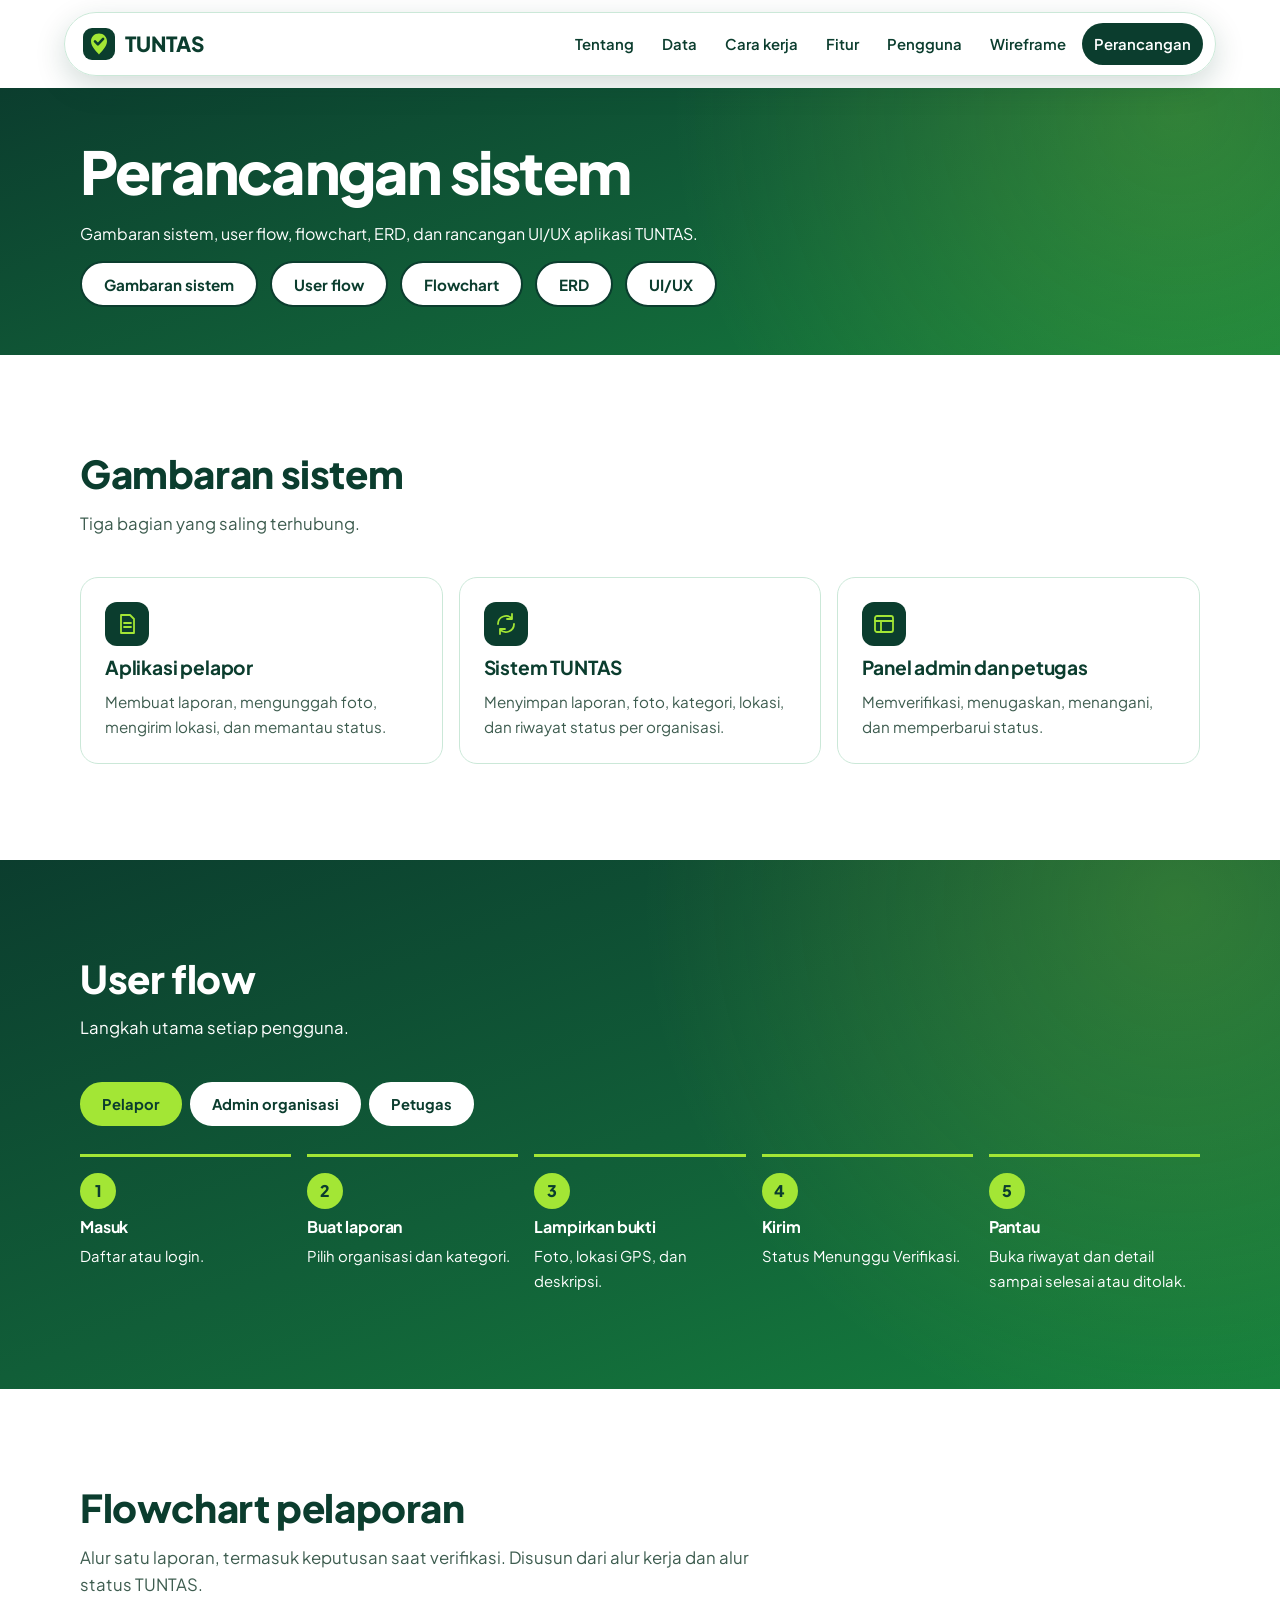
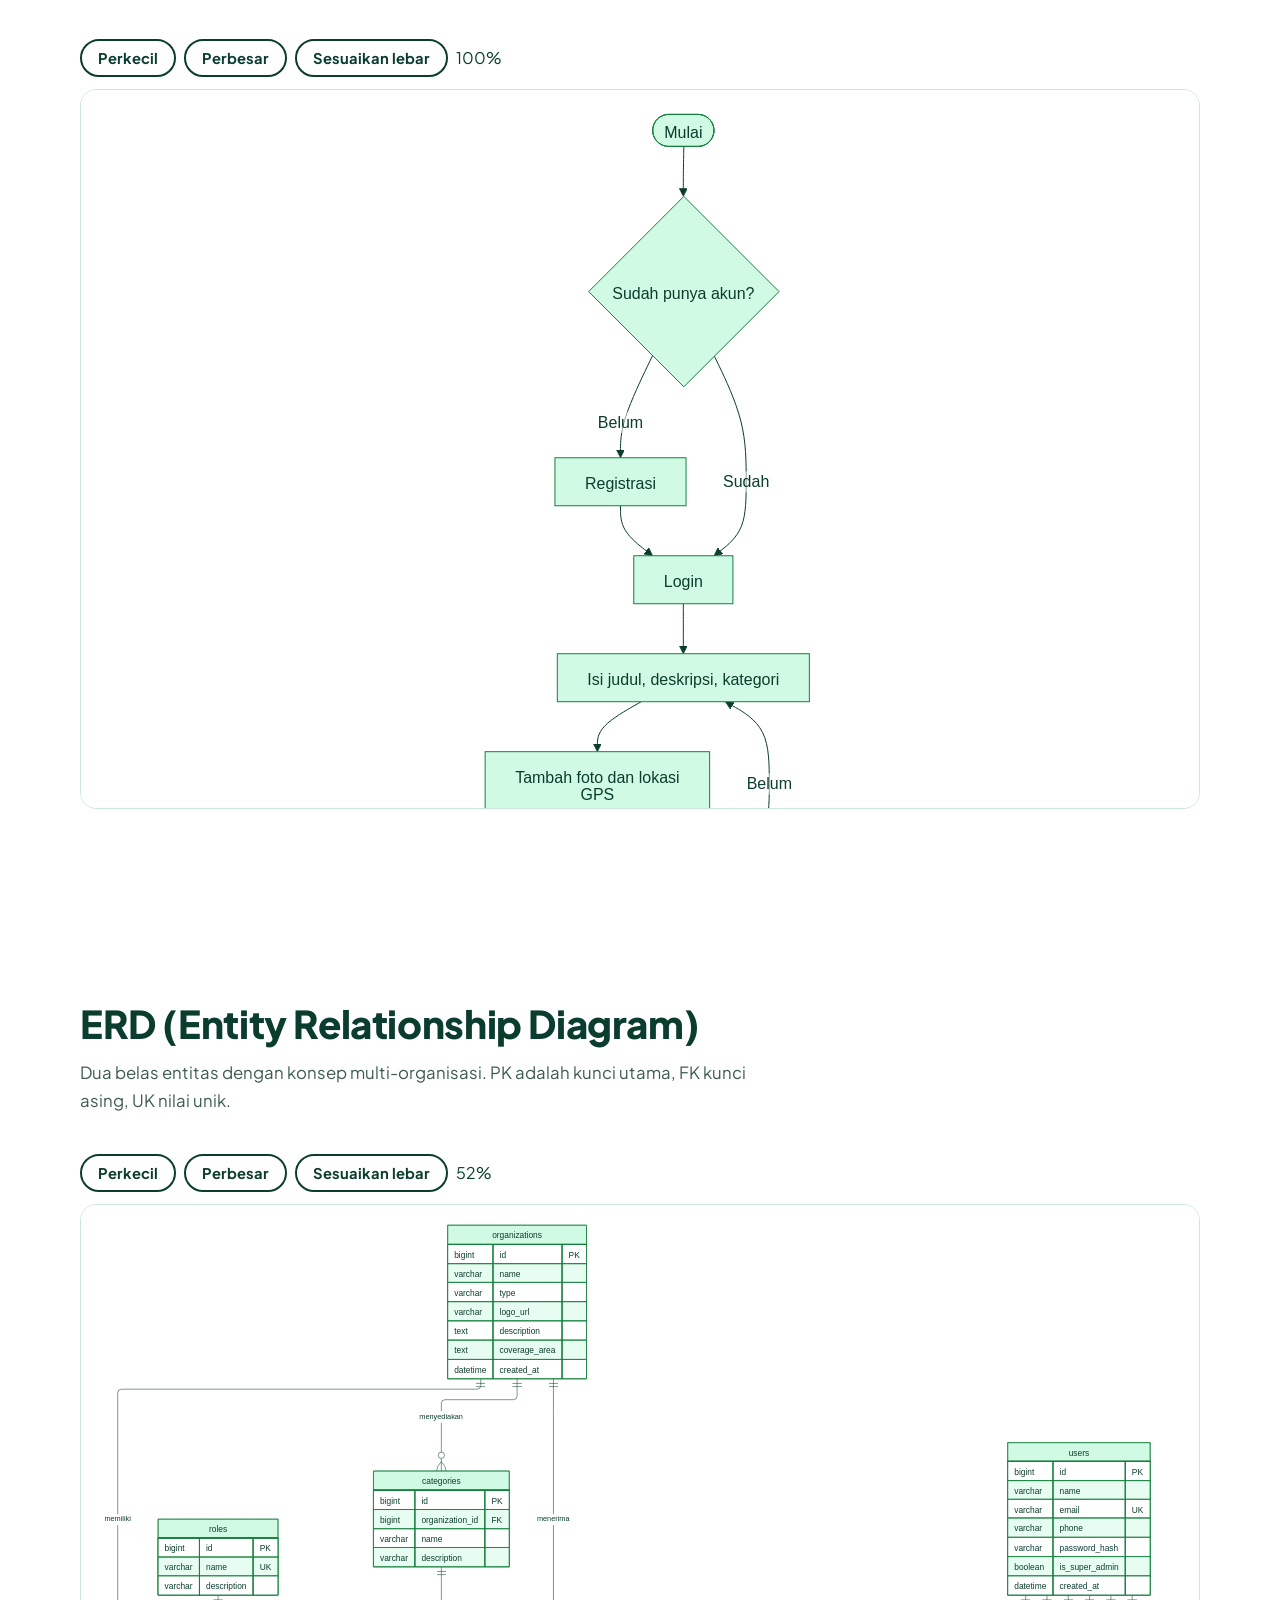
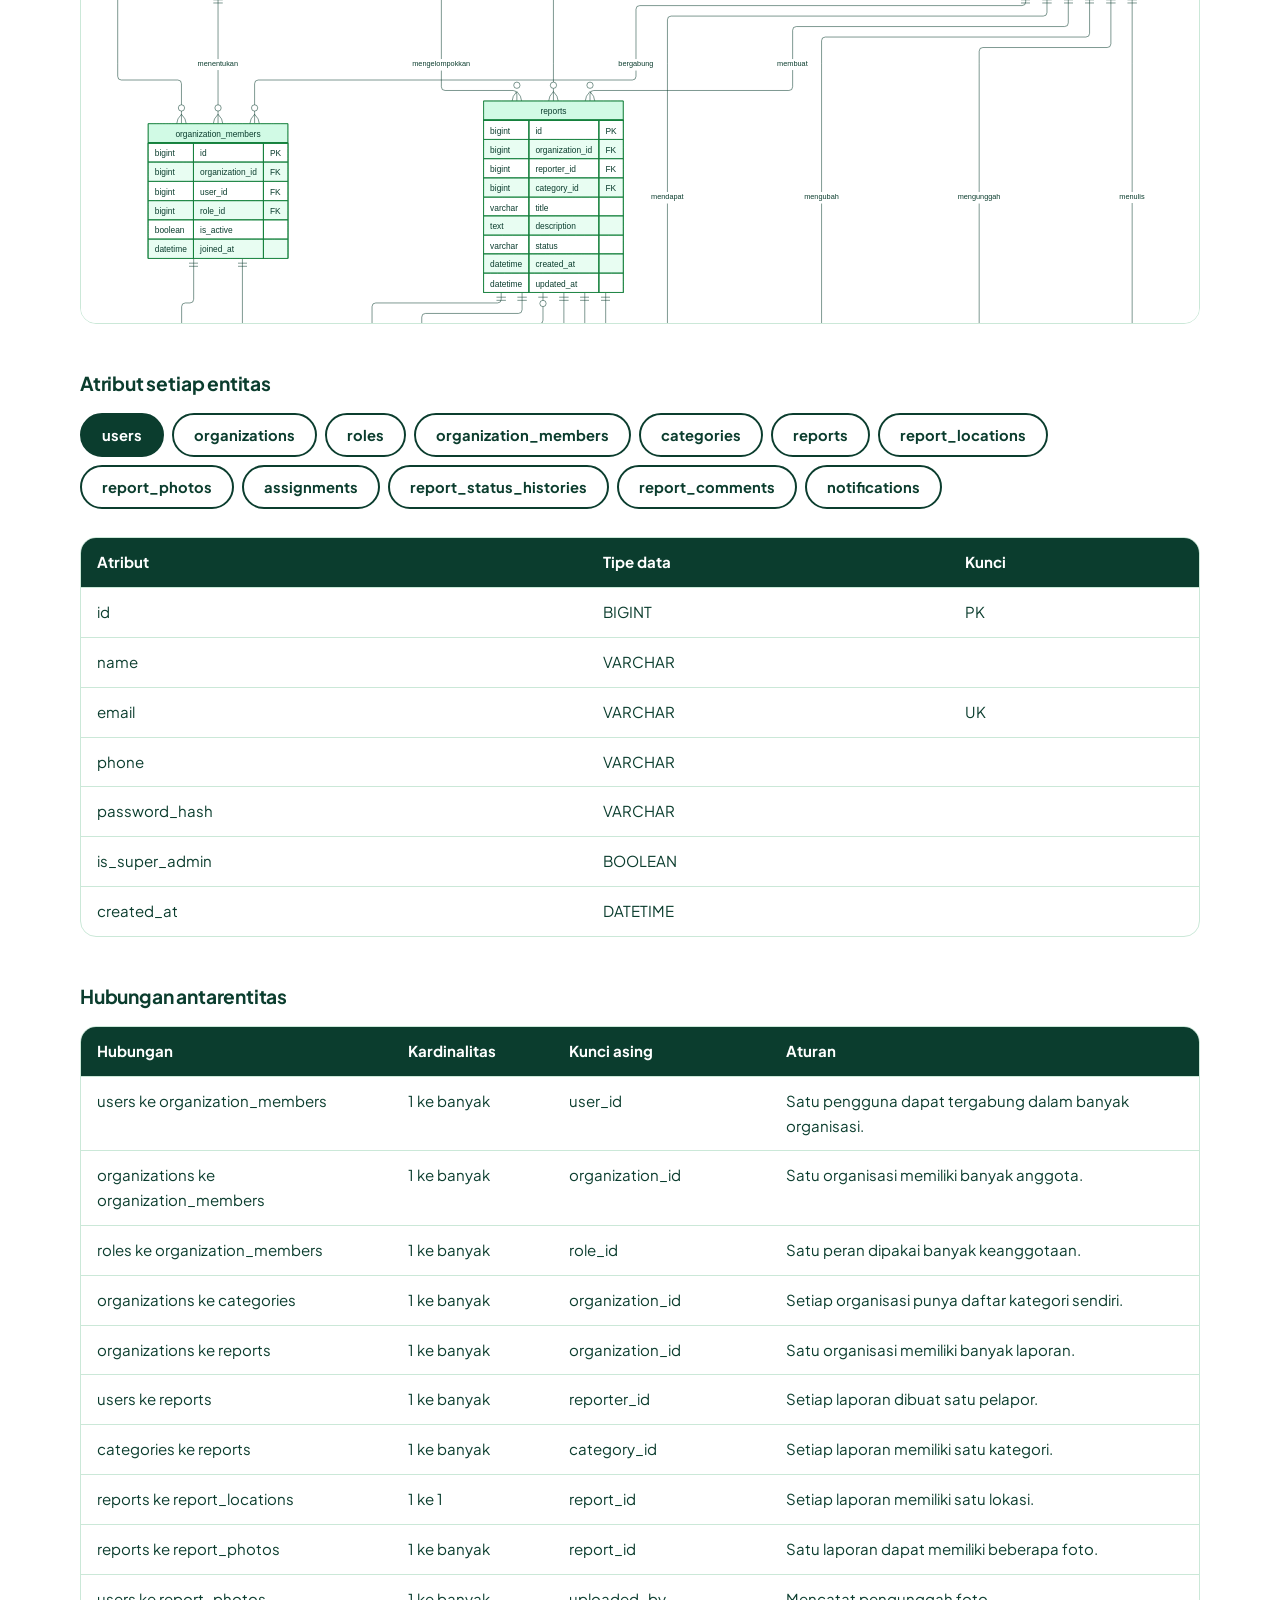
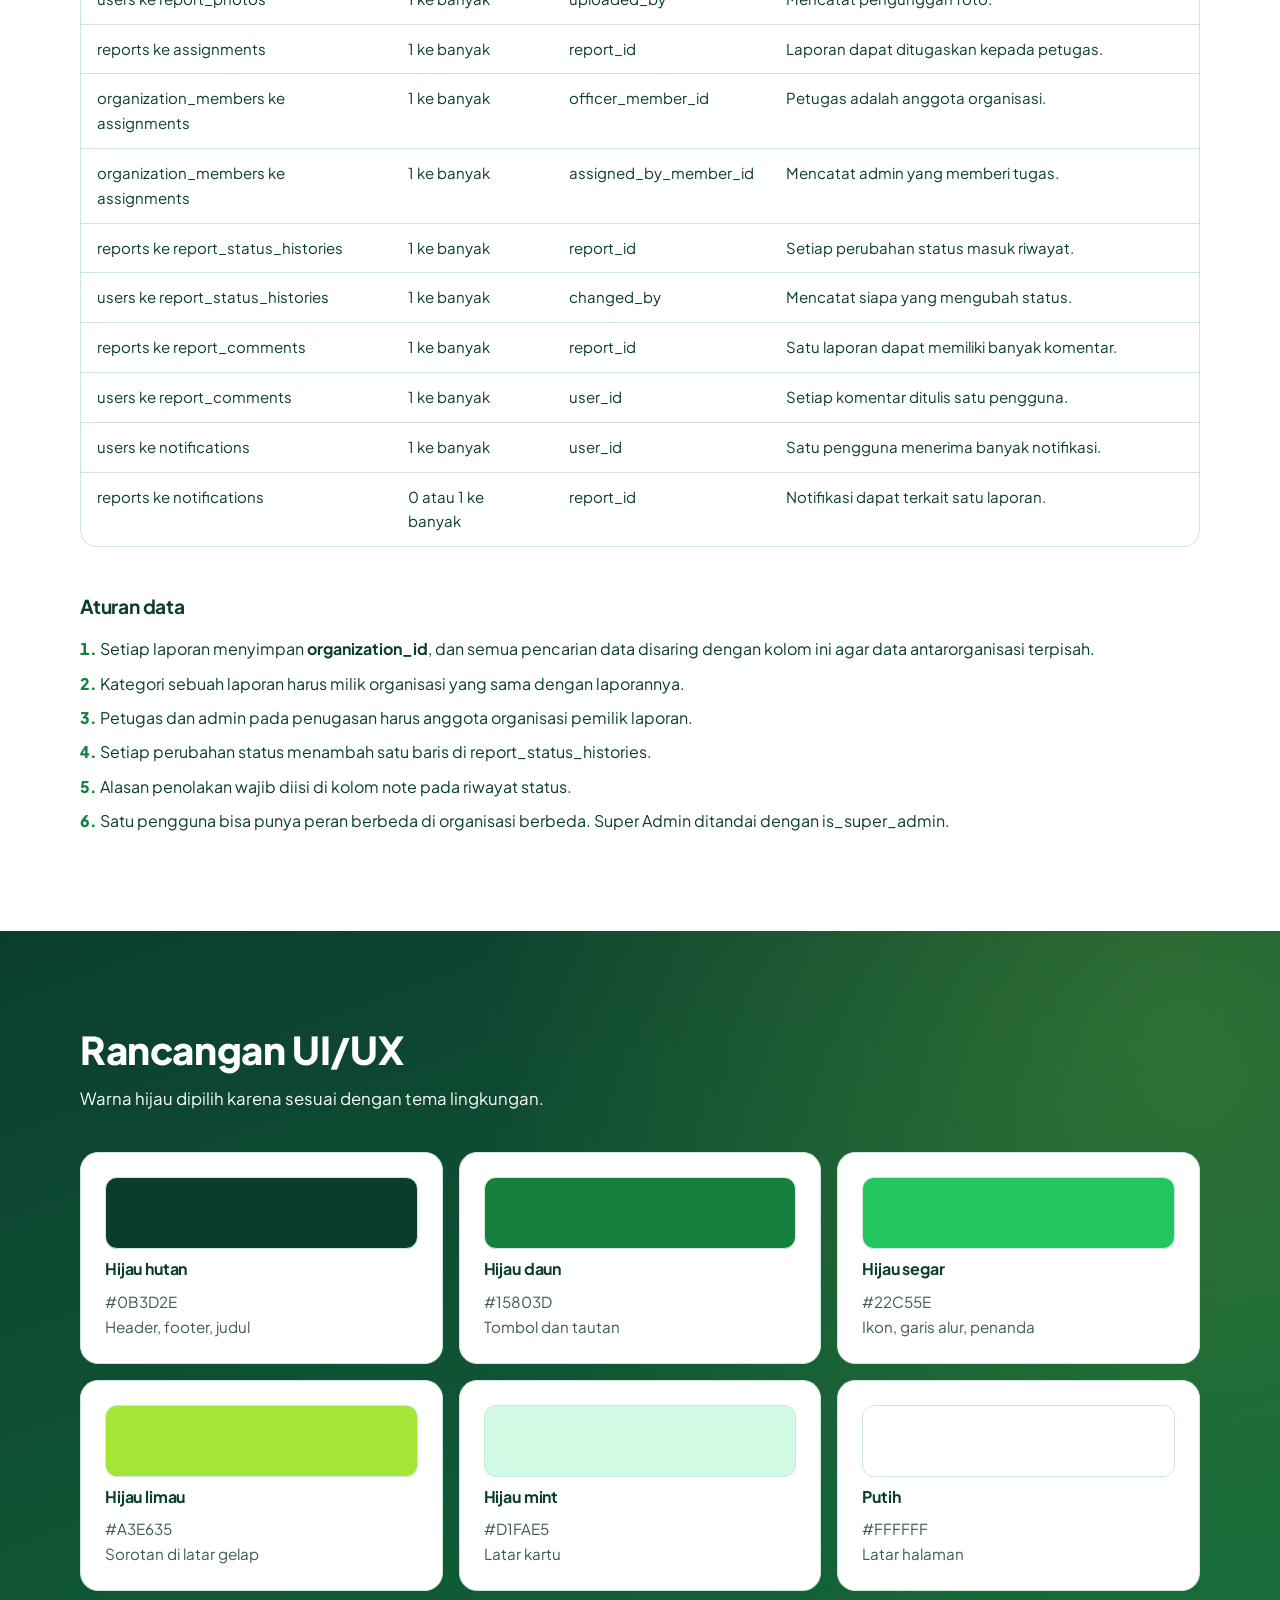
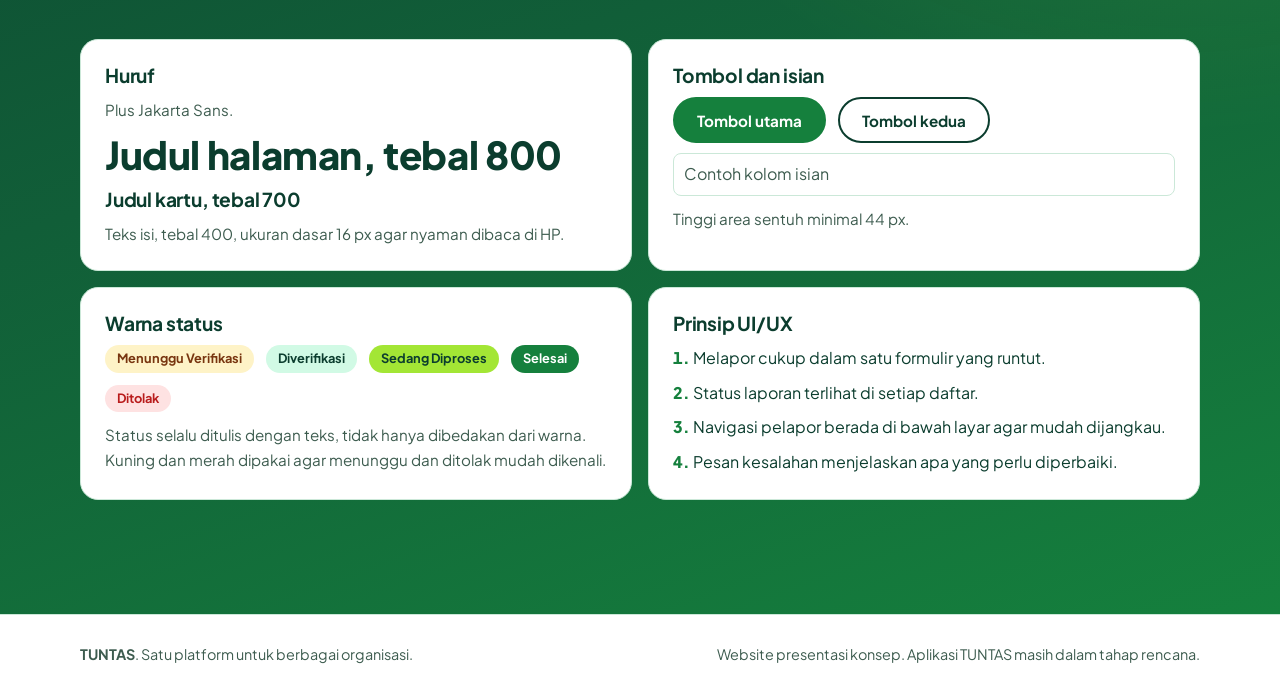
==== perancangan.html @ e25217a4 "feat : push" ====
<!doctype html>
<html lang="id" class="tanpa-js">
<head>
  <meta charset="utf-8">
  <meta name="viewport" content="width=device-width, initial-scale=1, viewport-fit=cover">
  <meta name="claude:viewport-fit-sides" content="cover">
  <title>Perancangan TUNTAS</title>
  <meta name="description" content="User flow, flowchart, ERD, dan UI/UX TUNTAS.">
  <link rel="preconnect" href="https://fonts.googleapis.com">
  <link rel="stylesheet" href="https://fonts.googleapis.com/css2?family=Plus+Jakarta+Sans:wght@400;600;700;800&display=swap">
  <link rel="stylesheet" href="css/style.css">
</head>
<body>
  <a class="lompat" href="#isi">Langsung ke isi</a>
  <header class="header">
    <div class="wrap">
      <a class="logo" href="index.html"><svg viewBox="0 0 32 32" aria-hidden="true"><rect width="32" height="32" rx="9" fill="#0B3D2E"/><path d="M16 5.5c-4.7 0-8 3.4-8 7.8 0 5.3 5.6 10.3 8 13.2 2.4-2.9 8-7.9 8-13.2 0-4.4-3.3-7.8-8-7.8z" fill="#A3E635"/><path d="M12 13.4l2.9 2.9 5.2-5.4" fill="none" stroke="#0B3D2E" stroke-width="2.6" stroke-linecap="round" stroke-linejoin="round"/></svg> TUNTAS</a>
      <button class="tombol garis tombol-menu" type="button" aria-expanded="false" aria-controls="navigasi">Menu</button>
      <nav class="navigasi" id="navigasi" aria-label="Menu utama">
        <ul class="menu">
          <li><a href="index.html#tentang">Tentang</a></li>
          <li><a href="index.html#data">Data</a></li>
          <li><a href="index.html#alur">Cara kerja</a></li>
          <li><a href="index.html#fitur">Fitur</a></li>
          <li><a href="index.html#pengguna">Pengguna</a></li>
          <li><a href="wireframe.html">Wireframe</a></li>
          <li><a href="perancangan.html" aria-current="page">Perancangan</a></li>
        </ul>
      </nav>
    </div>
  </header>

  <main id="isi">
<section class="judul-halaman"><div class="wrap">
<h1>Perancangan sistem</h1>
<p>Gambaran sistem, user flow, flowchart, ERD, dan rancangan UI/UX aplikasi TUNTAS.</p>
<div class="baris-tombol"><a class="tombol garis" href="#sistem">Gambaran sistem</a><a class="tombol garis" href="#userflow">User flow</a><a class="tombol garis" href="#flowchart">Flowchart</a><a class="tombol garis" href="#erd">ERD</a><a class="tombol garis" href="#uiux">UI/UX</a></div>
</div></section>
<section class="bagian " id="sistem">
<div class="wrap">
<div class="kepala"><h2>Gambaran sistem</h2><p>Tiga bagian yang saling terhubung.</p></div>
<div class="grid g3">
<article class="kartu"><span class="ikon"><svg viewBox="0 0 24 24" fill="none" stroke="currentColor" stroke-width="1.8" stroke-linecap="round" stroke-linejoin="round" aria-hidden="true"><path d="M6 3h9l4 4v14H6zM9 11h7M9 15h7"/></svg></span><h3>Aplikasi pelapor</h3><p>Membuat laporan, mengunggah foto, mengirim lokasi, dan memantau status.</p></article>
<article class="kartu"><span class="ikon"><svg viewBox="0 0 24 24" fill="none" stroke="currentColor" stroke-width="1.8" stroke-linecap="round" stroke-linejoin="round" aria-hidden="true"><path d="M4 12a8 8 0 0 1 14-5.300M20 12a8 8 0 0 1-14 5.300M18 2v5h-5M6 22v-5h5"/></svg></span><h3>Sistem TUNTAS</h3><p>Menyimpan laporan, foto, kategori, lokasi, dan riwayat status per organisasi.</p></article>
<article class="kartu"><span class="ikon"><svg viewBox="0 0 24 24" fill="none" stroke="currentColor" stroke-width="1.8" stroke-linecap="round" stroke-linejoin="round" aria-hidden="true"><rect x="3" y="4" width="18" height="16" rx="2"/><path d="M3 9h18M9 9v11"/></svg></span><h3>Panel admin dan petugas</h3><p>Memverifikasi, menugaskan, menangani, dan memperbarui status.</p></article>
</div>
</div>
</section>
<section class="bagian mint" id="userflow">
<div class="wrap">
<div class="kepala"><h2>User flow</h2><p>Langkah utama setiap pengguna.</p></div>
<div data-tabs>
<div class="tablist" role="tablist" aria-label="User flow per pengguna" hidden>
<button class="tab" type="button" role="tab" id="tab-uf-0" aria-controls="panel-uf-0">Pelapor</button>
<button class="tab" type="button" role="tab" id="tab-uf-1" aria-controls="panel-uf-1">Admin organisasi</button>
<button class="tab" type="button" role="tab" id="tab-uf-2" aria-controls="panel-uf-2">Petugas</button>
</div>
<div class="panel" role="tabpanel" id="panel-uf-0" aria-labelledby="tab-uf-0">
<h3 class="judul-panel">Pelapor</h3>
<ol class="alur"><li><h4>Masuk</h4><p>Daftar atau login.</p></li><li><h4>Buat laporan</h4><p>Pilih organisasi dan kategori.</p></li><li><h4>Lampirkan bukti</h4><p>Foto, lokasi GPS, dan deskripsi.</p></li><li><h4>Kirim</h4><p>Status Menunggu Verifikasi.</p></li><li><h4>Pantau</h4><p>Buka riwayat dan detail sampai selesai atau ditolak.</p></li></ol>
</div>
<div class="panel" role="tabpanel" id="panel-uf-1" aria-labelledby="tab-uf-1">
<h3 class="judul-panel">Admin organisasi</h3>
<ol class="alur"><li><h4>Masuk</h4><p>Login sebagai admin.</p></li><li><h4>Cek dashboard</h4><p>Lihat laporan masuk.</p></li><li><h4>Periksa laporan</h4><p>Foto, lokasi, dan deskripsi.</p></li><li><h4>Putuskan</h4><p>Terima, atau tolak dengan alasan.</p></li><li><h4>Tindak lanjut</h4><p>Perbarui status. Penugasan petugas ada di tahap pengembangan.</p></li></ol>
</div>
<div class="panel" role="tabpanel" id="panel-uf-2" aria-labelledby="tab-uf-2">
<h3 class="judul-panel">Petugas</h3>
<ol class="alur"><li><h4>Masuk</h4><p>Login sebagai petugas.</p></li><li><h4>Lihat tugas</h4><p>Buka daftar yang ditugaskan.</p></li><li><h4>Datangi lokasi</h4><p>Cek rincian dan titik GPS.</p></li><li><h4>Tangani</h4><p>Status Sedang Diproses.</p></li><li><h4>Laporkan hasil</h4><p>Unggah foto bukti dan tandai selesai.</p></li></ol>
</div>
</div>
</div>
</section>
<section class="bagian " id="flowchart">
<div class="wrap">
<div class="kepala"><h2>Flowchart pelaporan</h2><p>Alur satu laporan, termasuk keputusan saat verifikasi. Disusun dari alur kerja dan alur status TUNTAS.</p></div>
<div data-diagram>
<div class="alat-diagram" hidden><button class="tab" type="button" data-kecil>Perkecil</button><button class="tab" type="button" data-besar>Perbesar</button><button class="tab" type="button" data-pas>Sesuaikan lebar</button><output aria-live="polite"></output></div>
<div class="gulir diagram" tabindex="0"><img src="asset/flowchart.svg" width="592" height="2297" alt="Flowchart: pengguna login, mengisi laporan, sistem menyimpan, admin memverifikasi, laporan ditolak atau diproses sampai selesai."></div>
</div>
</div>
</section>
<section class="bagian " id="erd">
<div class="wrap">
<div class="kepala"><h2>ERD (Entity Relationship Diagram)</h2><p>Dua belas entitas dengan konsep multi-organisasi. PK adalah kunci utama, FK kunci asing, UK nilai unik.</p></div>
<div data-diagram>
<div class="alat-diagram" hidden><button class="tab" type="button" data-kecil>Perkecil</button><button class="tab" type="button" data-besar>Perbesar</button><button class="tab" type="button" data-pas>Sesuaikan lebar</button><output aria-live="polite"></output></div>
<div class="gulir diagram" tabindex="0"><img src="asset/erd.svg" width="2072" height="1824" alt="ERD TUNTAS berisi 12 entitas. Rincian atribut dan hubungan tersedia dalam tabel di bawah."></div>
</div>
<h3 class="sub">Atribut setiap entitas</h3>
<div data-tabs>
<div class="tablist" role="tablist" aria-label="Entitas" hidden>
<button class="tab" type="button" role="tab" id="tab-kamus-0" aria-controls="panel-kamus-0">users</button>
<button class="tab" type="button" role="tab" id="tab-kamus-1" aria-controls="panel-kamus-1">organizations</button>
<button class="tab" type="button" role="tab" id="tab-kamus-2" aria-controls="panel-kamus-2">roles</button>
<button class="tab" type="button" role="tab" id="tab-kamus-3" aria-controls="panel-kamus-3">organization_members</button>
<button class="tab" type="button" role="tab" id="tab-kamus-4" aria-controls="panel-kamus-4">categories</button>
<button class="tab" type="button" role="tab" id="tab-kamus-5" aria-controls="panel-kamus-5">reports</button>
<button class="tab" type="button" role="tab" id="tab-kamus-6" aria-controls="panel-kamus-6">report_locations</button>
<button class="tab" type="button" role="tab" id="tab-kamus-7" aria-controls="panel-kamus-7">report_photos</button>
<button class="tab" type="button" role="tab" id="tab-kamus-8" aria-controls="panel-kamus-8">assignments</button>
<button class="tab" type="button" role="tab" id="tab-kamus-9" aria-controls="panel-kamus-9">report_status_histories</button>
<button class="tab" type="button" role="tab" id="tab-kamus-10" aria-controls="panel-kamus-10">report_comments</button>
<button class="tab" type="button" role="tab" id="tab-kamus-11" aria-controls="panel-kamus-11">notifications</button>
</div>
<div class="panel" role="tabpanel" id="panel-kamus-0" aria-labelledby="tab-kamus-0">
<h3 class="judul-panel">users</h3>
<div class="gulir" tabindex="0">
<table>
<thead><tr><th scope="col">Atribut</th><th scope="col">Tipe data</th><th scope="col">Kunci</th></tr></thead>
<tbody>
<tr><td>id</td><td>BIGINT</td><td>PK</td></tr>
<tr><td>name</td><td>VARCHAR</td><td></td></tr>
<tr><td>email</td><td>VARCHAR</td><td>UK</td></tr>
<tr><td>phone</td><td>VARCHAR</td><td></td></tr>
<tr><td>password_hash</td><td>VARCHAR</td><td></td></tr>
<tr><td>is_super_admin</td><td>BOOLEAN</td><td></td></tr>
<tr><td>created_at</td><td>DATETIME</td><td></td></tr>
</tbody>
</table>
</div>
</div>
<div class="panel" role="tabpanel" id="panel-kamus-1" aria-labelledby="tab-kamus-1">
<h3 class="judul-panel">organizations</h3>
<div class="gulir" tabindex="0">
<table>
<thead><tr><th scope="col">Atribut</th><th scope="col">Tipe data</th><th scope="col">Kunci</th></tr></thead>
<tbody>
<tr><td>id</td><td>BIGINT</td><td>PK</td></tr>
<tr><td>name</td><td>VARCHAR</td><td></td></tr>
<tr><td>type</td><td>VARCHAR</td><td></td></tr>
<tr><td>logo_url</td><td>VARCHAR</td><td></td></tr>
<tr><td>description</td><td>TEXT</td><td></td></tr>
<tr><td>coverage_area</td><td>TEXT</td><td></td></tr>
<tr><td>created_at</td><td>DATETIME</td><td></td></tr>
</tbody>
</table>
</div>
</div>
<div class="panel" role="tabpanel" id="panel-kamus-2" aria-labelledby="tab-kamus-2">
<h3 class="judul-panel">roles</h3>
<div class="gulir" tabindex="0">
<table>
<thead><tr><th scope="col">Atribut</th><th scope="col">Tipe data</th><th scope="col">Kunci</th></tr></thead>
<tbody>
<tr><td>id</td><td>BIGINT</td><td>PK</td></tr>
<tr><td>name</td><td>VARCHAR</td><td>UK</td></tr>
<tr><td>description</td><td>VARCHAR</td><td></td></tr>
</tbody>
</table>
</div>
</div>
<div class="panel" role="tabpanel" id="panel-kamus-3" aria-labelledby="tab-kamus-3">
<h3 class="judul-panel">organization_members</h3>
<div class="gulir" tabindex="0">
<table>
<thead><tr><th scope="col">Atribut</th><th scope="col">Tipe data</th><th scope="col">Kunci</th></tr></thead>
<tbody>
<tr><td>id</td><td>BIGINT</td><td>PK</td></tr>
<tr><td>organization_id</td><td>BIGINT</td><td>FK</td></tr>
<tr><td>user_id</td><td>BIGINT</td><td>FK</td></tr>
<tr><td>role_id</td><td>BIGINT</td><td>FK</td></tr>
<tr><td>is_active</td><td>BOOLEAN</td><td></td></tr>
<tr><td>joined_at</td><td>DATETIME</td><td></td></tr>
</tbody>
</table>
</div>
</div>
<div class="panel" role="tabpanel" id="panel-kamus-4" aria-labelledby="tab-kamus-4">
<h3 class="judul-panel">categories</h3>
<div class="gulir" tabindex="0">
<table>
<thead><tr><th scope="col">Atribut</th><th scope="col">Tipe data</th><th scope="col">Kunci</th></tr></thead>
<tbody>
<tr><td>id</td><td>BIGINT</td><td>PK</td></tr>
<tr><td>organization_id</td><td>BIGINT</td><td>FK</td></tr>
<tr><td>name</td><td>VARCHAR</td><td></td></tr>
<tr><td>description</td><td>VARCHAR</td><td></td></tr>
</tbody>
</table>
</div>
</div>
<div class="panel" role="tabpanel" id="panel-kamus-5" aria-labelledby="tab-kamus-5">
<h3 class="judul-panel">reports</h3>
<div class="gulir" tabindex="0">
<table>
<thead><tr><th scope="col">Atribut</th><th scope="col">Tipe data</th><th scope="col">Kunci</th></tr></thead>
<tbody>
<tr><td>id</td><td>BIGINT</td><td>PK</td></tr>
<tr><td>organization_id</td><td>BIGINT</td><td>FK</td></tr>
<tr><td>reporter_id</td><td>BIGINT</td><td>FK</td></tr>
<tr><td>category_id</td><td>BIGINT</td><td>FK</td></tr>
<tr><td>title</td><td>VARCHAR</td><td></td></tr>
<tr><td>description</td><td>TEXT</td><td></td></tr>
<tr><td>status</td><td>VARCHAR</td><td></td></tr>
<tr><td>created_at</td><td>DATETIME</td><td></td></tr>
<tr><td>updated_at</td><td>DATETIME</td><td></td></tr>
</tbody>
</table>
</div>
</div>
<div class="panel" role="tabpanel" id="panel-kamus-6" aria-labelledby="tab-kamus-6">
<h3 class="judul-panel">report_locations</h3>
<div class="gulir" tabindex="0">
<table>
<thead><tr><th scope="col">Atribut</th><th scope="col">Tipe data</th><th scope="col">Kunci</th></tr></thead>
<tbody>
<tr><td>id</td><td>BIGINT</td><td>PK</td></tr>
<tr><td>report_id</td><td>BIGINT</td><td>FK, UK</td></tr>
<tr><td>latitude</td><td>DECIMAL</td><td></td></tr>
<tr><td>longitude</td><td>DECIMAL</td><td></td></tr>
<tr><td>address</td><td>VARCHAR</td><td></td></tr>
</tbody>
</table>
</div>
</div>
<div class="panel" role="tabpanel" id="panel-kamus-7" aria-labelledby="tab-kamus-7">
<h3 class="judul-panel">report_photos</h3>
<div class="gulir" tabindex="0">
<table>
<thead><tr><th scope="col">Atribut</th><th scope="col">Tipe data</th><th scope="col">Kunci</th></tr></thead>
<tbody>
<tr><td>id</td><td>BIGINT</td><td>PK</td></tr>
<tr><td>report_id</td><td>BIGINT</td><td>FK</td></tr>
<tr><td>uploaded_by</td><td>BIGINT</td><td>FK</td></tr>
<tr><td>photo_url</td><td>VARCHAR</td><td></td></tr>
<tr><td>photo_type</td><td>VARCHAR</td><td></td></tr>
<tr><td>uploaded_at</td><td>DATETIME</td><td></td></tr>
</tbody>
</table>
</div>
</div>
<div class="panel" role="tabpanel" id="panel-kamus-8" aria-labelledby="tab-kamus-8">
<h3 class="judul-panel">assignments</h3>
<div class="gulir" tabindex="0">
<table>
<thead><tr><th scope="col">Atribut</th><th scope="col">Tipe data</th><th scope="col">Kunci</th></tr></thead>
<tbody>
<tr><td>id</td><td>BIGINT</td><td>PK</td></tr>
<tr><td>report_id</td><td>BIGINT</td><td>FK</td></tr>
<tr><td>officer_member_id</td><td>BIGINT</td><td>FK</td></tr>
<tr><td>assigned_by_member_id</td><td>BIGINT</td><td>FK</td></tr>
<tr><td>note</td><td>TEXT</td><td></td></tr>
<tr><td>assigned_at</td><td>DATETIME</td><td></td></tr>
<tr><td>completed_at</td><td>DATETIME</td><td></td></tr>
</tbody>
</table>
</div>
</div>
<div class="panel" role="tabpanel" id="panel-kamus-9" aria-labelledby="tab-kamus-9">
<h3 class="judul-panel">report_status_histories</h3>
<div class="gulir" tabindex="0">
<table>
<thead><tr><th scope="col">Atribut</th><th scope="col">Tipe data</th><th scope="col">Kunci</th></tr></thead>
<tbody>
<tr><td>id</td><td>BIGINT</td><td>PK</td></tr>
<tr><td>report_id</td><td>BIGINT</td><td>FK</td></tr>
<tr><td>changed_by</td><td>BIGINT</td><td>FK</td></tr>
<tr><td>old_status</td><td>VARCHAR</td><td></td></tr>
<tr><td>new_status</td><td>VARCHAR</td><td></td></tr>
<tr><td>note</td><td>TEXT</td><td></td></tr>
<tr><td>changed_at</td><td>DATETIME</td><td></td></tr>
</tbody>
</table>
</div>
</div>
<div class="panel" role="tabpanel" id="panel-kamus-10" aria-labelledby="tab-kamus-10">
<h3 class="judul-panel">report_comments</h3>
<div class="gulir" tabindex="0">
<table>
<thead><tr><th scope="col">Atribut</th><th scope="col">Tipe data</th><th scope="col">Kunci</th></tr></thead>
<tbody>
<tr><td>id</td><td>BIGINT</td><td>PK</td></tr>
<tr><td>report_id</td><td>BIGINT</td><td>FK</td></tr>
<tr><td>user_id</td><td>BIGINT</td><td>FK</td></tr>
<tr><td>body</td><td>TEXT</td><td></td></tr>
<tr><td>created_at</td><td>DATETIME</td><td></td></tr>
</tbody>
</table>
</div>
</div>
<div class="panel" role="tabpanel" id="panel-kamus-11" aria-labelledby="tab-kamus-11">
<h3 class="judul-panel">notifications</h3>
<div class="gulir" tabindex="0">
<table>
<thead><tr><th scope="col">Atribut</th><th scope="col">Tipe data</th><th scope="col">Kunci</th></tr></thead>
<tbody>
<tr><td>id</td><td>BIGINT</td><td>PK</td></tr>
<tr><td>user_id</td><td>BIGINT</td><td>FK</td></tr>
<tr><td>report_id</td><td>BIGINT</td><td>FK</td></tr>
<tr><td>message</td><td>VARCHAR</td><td></td></tr>
<tr><td>is_read</td><td>BOOLEAN</td><td></td></tr>
<tr><td>created_at</td><td>DATETIME</td><td></td></tr>
</tbody>
</table>
</div>
</div>
</div>
<h3 class="sub">Hubungan antarentitas</h3>
<div class="gulir" tabindex="0">
<table>
<thead><tr><th scope="col">Hubungan</th><th scope="col">Kardinalitas</th><th scope="col">Kunci asing</th><th scope="col">Aturan</th></tr></thead>
<tbody>
<tr><td>users ke organization_members</td><td>1 ke banyak</td><td>user_id</td><td>Satu pengguna dapat tergabung dalam banyak organisasi.</td></tr>
<tr><td>organizations ke organization_members</td><td>1 ke banyak</td><td>organization_id</td><td>Satu organisasi memiliki banyak anggota.</td></tr>
<tr><td>roles ke organization_members</td><td>1 ke banyak</td><td>role_id</td><td>Satu peran dipakai banyak keanggotaan.</td></tr>
<tr><td>organizations ke categories</td><td>1 ke banyak</td><td>organization_id</td><td>Setiap organisasi punya daftar kategori sendiri.</td></tr>
<tr><td>organizations ke reports</td><td>1 ke banyak</td><td>organization_id</td><td>Satu organisasi memiliki banyak laporan.</td></tr>
<tr><td>users ke reports</td><td>1 ke banyak</td><td>reporter_id</td><td>Setiap laporan dibuat satu pelapor.</td></tr>
<tr><td>categories ke reports</td><td>1 ke banyak</td><td>category_id</td><td>Setiap laporan memiliki satu kategori.</td></tr>
<tr><td>reports ke report_locations</td><td>1 ke 1</td><td>report_id</td><td>Setiap laporan memiliki satu lokasi.</td></tr>
<tr><td>reports ke report_photos</td><td>1 ke banyak</td><td>report_id</td><td>Satu laporan dapat memiliki beberapa foto.</td></tr>
<tr><td>users ke report_photos</td><td>1 ke banyak</td><td>uploaded_by</td><td>Mencatat pengunggah foto.</td></tr>
<tr><td>reports ke assignments</td><td>1 ke banyak</td><td>report_id</td><td>Laporan dapat ditugaskan kepada petugas.</td></tr>
<tr><td>organization_members ke assignments</td><td>1 ke banyak</td><td>officer_member_id</td><td>Petugas adalah anggota organisasi.</td></tr>
<tr><td>organization_members ke assignments</td><td>1 ke banyak</td><td>assigned_by_member_id</td><td>Mencatat admin yang memberi tugas.</td></tr>
<tr><td>reports ke report_status_histories</td><td>1 ke banyak</td><td>report_id</td><td>Setiap perubahan status masuk riwayat.</td></tr>
<tr><td>users ke report_status_histories</td><td>1 ke banyak</td><td>changed_by</td><td>Mencatat siapa yang mengubah status.</td></tr>
<tr><td>reports ke report_comments</td><td>1 ke banyak</td><td>report_id</td><td>Satu laporan dapat memiliki banyak komentar.</td></tr>
<tr><td>users ke report_comments</td><td>1 ke banyak</td><td>user_id</td><td>Setiap komentar ditulis satu pengguna.</td></tr>
<tr><td>users ke notifications</td><td>1 ke banyak</td><td>user_id</td><td>Satu pengguna menerima banyak notifikasi.</td></tr>
<tr><td>reports ke notifications</td><td>0 atau 1 ke banyak</td><td>report_id</td><td>Notifikasi dapat terkait satu laporan.</td></tr>
</tbody>
</table>
</div>
<h3 class="sub">Aturan data</h3>
<ol class="daftar"><li>Setiap laporan menyimpan <strong>organization_id</strong>, dan semua pencarian data disaring dengan kolom ini agar data antarorganisasi terpisah.</li><li>Kategori sebuah laporan harus milik organisasi yang sama dengan laporannya.</li><li>Petugas dan admin pada penugasan harus anggota organisasi pemilik laporan.</li><li>Setiap perubahan status menambah satu baris di report_status_histories.</li><li>Alasan penolakan wajib diisi di kolom note pada riwayat status.</li><li>Satu pengguna bisa punya peran berbeda di organisasi berbeda. Super Admin ditandai dengan is_super_admin.</li></ol>
</div>
</section>
<section class="bagian mint" id="uiux">
<div class="wrap">
<div class="kepala"><h2>Rancangan UI/UX</h2><p>Warna hijau dipilih karena sesuai dengan tema lingkungan.</p></div>
<div class="grid g3"><div class="kartu"><div class="contoh-warna" style="background:#0B3D2E"></div><h4>Hijau hutan</h4><p>#0B3D2E<br>Header, footer, judul</p></div><div class="kartu"><div class="contoh-warna" style="background:#15803D"></div><h4>Hijau daun</h4><p>#15803D<br>Tombol dan tautan</p></div><div class="kartu"><div class="contoh-warna" style="background:#22C55E"></div><h4>Hijau segar</h4><p>#22C55E<br>Ikon, garis alur, penanda</p></div><div class="kartu"><div class="contoh-warna" style="background:#A3E635"></div><h4>Hijau limau</h4><p>#A3E635<br>Sorotan di latar gelap</p></div><div class="kartu"><div class="contoh-warna" style="background:#D1FAE5"></div><h4>Hijau mint</h4><p>#D1FAE5<br>Latar kartu</p></div><div class="kartu"><div class="contoh-warna" style="background:#FFFFFF"></div><h4>Putih</h4><p>#FFFFFF<br>Latar halaman</p></div></div><div class="grid g2 sub">
<div class="kartu"><h3>Huruf</h3><p>Plus Jakarta Sans.</p><h2>Judul halaman, tebal 800</h2><h3>Judul kartu, tebal 700</h3><p>Teks isi, tebal 400, ukuran dasar 16 px agar nyaman dibaca di HP.</p></div>
<div class="kartu"><h3>Tombol dan isian</h3><div class="baris-tombol"><span class="tombol">Tombol utama</span><span class="tombol garis">Tombol kedua</span></div><div class="w-input">Contoh kolom isian</div><p>Tinggi area sentuh minimal 44 px.</p></div>
<div class="kartu"><h3>Warna status</h3><div class="baris-tombol"><span class="status s-menunggu">Menunggu Verifikasi</span><span class="status s-verif">Diverifikasi</span><span class="status s-proses">Sedang Diproses</span><span class="status s-selesai">Selesai</span><span class="status s-tolak">Ditolak</span></div><p>Status selalu ditulis dengan teks, tidak hanya dibedakan dari warna. Kuning dan merah dipakai agar menunggu dan ditolak mudah dikenali.</p></div>
<div class="kartu"><h3>Prinsip UI/UX</h3><ol class="daftar"><li>Melapor cukup dalam satu formulir yang runtut.</li><li>Status laporan terlihat di setiap daftar.</li><li>Navigasi pelapor berada di bawah layar agar mudah dijangkau.</li><li>Pesan kesalahan menjelaskan apa yang perlu diperbaiki.</li></ol></div>
</div>
</div>
</section>
  </main>

  <footer class="footer">
    <div class="wrap">
      <p><strong>TUNTAS</strong>. Satu platform untuk berbagai organisasi.</p>
      <p>Website presentasi konsep. Aplikasi TUNTAS masih dalam tahap rencana.</p>
    </div>
  </footer>
  <script src="app.js/script.js"></script>
</body>
</html>
---- css/style.css ----
/* TUNTAS - gaya untuk semua halaman */

/* 1. Warna dan ukuran dasar */
:root {
  color-scheme: light;
  --hutan: #0B3D2E;
  --daun: #15803D;
  --segar: #22C55E;
  --limau: #A3E635;
  --mint: #D1FAE5;
  --putih: #FFFFFF;
  --teks-lembut: #3D5C4F;
  --garis: #CBE8D8;
  --kuning: #FEF3C7;
  --kuning-teks: #78350F;
  --merah: #B91C1C;
  --merah-muda: #FEE2E2;
  --font: "Plus Jakarta Sans", system-ui, -apple-system, "Segoe UI", sans-serif;
}

* { box-sizing: border-box; }
html { scroll-behavior: smooth; }
body {
  margin: 0;
  background: var(--putih);
  color: var(--hutan);
  font-family: var(--font);
  font-size: 16px;
  line-height: 1.65;
}
img { max-width: 100%; }
h1, h2, h3, h4 { line-height: 1.2; margin: 0; text-wrap: balance; letter-spacing: -0.01em; }
h1 { font-size: clamp(2.2rem, 5.5vw, 3.7rem); font-weight: 800; letter-spacing: -0.03em; }
h2 { font-size: clamp(1.7rem, 3.4vw, 2.4rem); font-weight: 800; }
h3 { font-size: 1.2rem; font-weight: 700; }
h4 { font-size: 1rem; font-weight: 700; }
p { margin: 0; }
a { color: var(--daun); text-underline-offset: 3px; }
:focus-visible { outline: 3px solid var(--segar); outline-offset: 3px; }

.wrap {
  width: 100%;
  max-width: 1152px;
  margin: 0 auto;
  padding-left: max(16px, env(safe-area-inset-left, 0px));
  padding-right: max(16px, env(safe-area-inset-right, 0px));
}
.lompat { position: absolute; left: -999px; }
.lompat:focus { left: 16px; top: 8px; z-index: 30; background: var(--putih); padding: 8px 12px; }

/* 2. Header dan menu */
.header {
  position: sticky;
  top: env(safe-area-inset-top, 0px);
  z-index: 20;
  background: var(--putih);
  border-bottom: 1px solid var(--garis);
}
.header .wrap { display: flex; align-items: center; justify-content: space-between; gap: 16px; min-height: 68px; flex-wrap: wrap; }
.logo { display: inline-flex; align-items: center; gap: 10px; color: var(--hutan); font-weight: 800; font-size: 1.3rem; text-decoration: none; }
.logo svg { width: 32px; height: 32px; }
.menu { display: flex; gap: 4px; list-style: none; margin: 0; padding: 0; flex-wrap: wrap; }
.menu a { display: block; padding: 9px 12px; border-radius: 999px; color: var(--hutan); text-decoration: none; font-weight: 600; font-size: 0.93rem; }
.menu a:hover { background: var(--mint); }
.menu a[aria-current="page"] { background: var(--hutan); color: var(--putih); }

/* 3. Tombol */
.tombol {
  display: inline-flex; align-items: center; justify-content: center;
  min-height: 46px; padding: 10px 22px;
  border: 2px solid var(--daun); border-radius: 999px;
  background: var(--daun); color: var(--putih);
  font: 700 0.95rem var(--font); text-decoration: none; cursor: pointer;
}
.tombol:hover { background: var(--hutan); border-color: var(--hutan); }
.tombol.garis { background: var(--putih); color: var(--hutan); border-color: var(--hutan); }
.tombol.garis:hover { background: var(--mint); }
.tombol.tombol-menu { display: none; }
.baris-tombol { display: flex; flex-wrap: wrap; gap: 12px; }

/* 4. Bagian halaman */
.bagian { padding-block: clamp(56px, 8vw, 96px); scroll-margin-top: 72px; }
.bagian.mint { background: var(--mint); }
.bagian.gelap { background: var(--hutan); color: var(--putih); }
.kepala { max-width: 680px; margin-bottom: 40px; display: grid; gap: 12px; }
.kepala p { color: var(--teks-lembut); font-size: 1.05rem; }
.gelap .kepala p { color: var(--mint); }
.grid { display: grid; gap: 16px; }
.g2 { grid-template-columns: repeat(2, minmax(0, 1fr)); }
.g3 { grid-template-columns: repeat(3, minmax(0, 1fr)); }
.g4 { grid-template-columns: repeat(4, minmax(0, 1fr)); }
.kartu { background: var(--putih); color: var(--hutan); border: 1px solid var(--garis); border-radius: 18px; padding: 24px; display: grid; gap: 10px; align-content: start; }
.kartu p { color: var(--teks-lembut); font-size: 0.95rem; }
.kartu.isi-mint { background: var(--mint); border-color: var(--mint); }
.ikon { width: 44px; height: 44px; border-radius: 12px; background: var(--hutan); color: var(--limau); display: grid; place-items: center; }
.ikon svg { width: 24px; height: 24px; }

/* 5. Hero */
.hero .wrap { display: grid; grid-template-columns: minmax(0, 1.1fr) minmax(0, 0.9fr); gap: 48px; align-items: center; padding-block: clamp(40px, 7vw, 80px); }
.hero-teks { display: grid; gap: 22px; }
.hero h1 { font-size: clamp(2.1rem, 4.4vw, 3.2rem); }
.hero h1 span { color: var(--daun); display: block; }
.hero-teks > p { font-size: 1.12rem; color: var(--teks-lembut); max-width: 56ch; }
.hero-teks .catatan { font-size: 0.9rem; }
.panggung { background: var(--hutan); border-radius: 180px 180px 28px 28px; padding: 56px 20px 24px; display: grid; justify-items: center; gap: 16px; }
.panggung > p { color: var(--mint); font-size: 0.85rem; text-align: center; }
.hp { width: 100%; max-width: 300px; background: var(--putih); border: 8px solid #06241B; border-radius: 34px; padding: 18px 16px; display: grid; gap: 12px; }
.hp-judul { display: flex; justify-content: space-between; align-items: center; font-size: 0.8rem; font-weight: 700; }
.hp-foto { border-radius: 14px; overflow: hidden; display: block; width: 100%; height: auto; }
.hp h3 { font-size: 1rem; }
.hp small { color: var(--teks-lembut); font-size: 0.78rem; }
.jejak { list-style: none; margin: 0; padding: 0; display: grid; gap: 8px; }
.jejak li { display: flex; align-items: center; gap: 10px; font-size: 0.83rem; color: var(--teks-lembut); }
.jejak li::before { content: ""; width: 16px; height: 16px; border-radius: 50%; border: 2px solid var(--garis); flex: none; }
.jejak li.lewat { color: var(--hutan); font-weight: 600; }
.jejak li.lewat::before { background: var(--segar); border-color: var(--daun); }
.jejak li.kini::before { box-shadow: 0 0 0 4px var(--mint); }
.jejak li.tolak { color: var(--merah); font-weight: 700; }
.jejak li.tolak::before { background: var(--merah); border-color: var(--merah); }
.hp .tombol { min-height: 40px; font-size: 0.85rem; }

/* 6. Label status */
.status { display: inline-block; padding: 4px 12px; border-radius: 999px; font-size: 0.8rem; font-weight: 700; line-height: 1.5; }
.s-menunggu { background: var(--kuning); color: var(--kuning-teks); }
.s-verif { background: var(--mint); color: var(--hutan); }
.s-proses { background: var(--limau); color: var(--hutan); }
.s-selesai { background: var(--daun); color: var(--putih); }
.s-tolak { background: var(--merah-muda); color: var(--merah); }
.label { display: inline-block; justify-self: start; padding: 3px 11px; border-radius: 999px; font-size: 0.78rem; font-weight: 700; border: 1.5px solid var(--daun); color: var(--hutan); background: var(--putih); }
.label.mvp { background: var(--hutan); border-color: var(--hutan); color: var(--putih); }
.label.lanjut { border-style: dashed; }

/* 7. Data infrastruktur */
.data { border-top: 4px solid var(--limau); padding-top: 18px; display: grid; gap: 10px; align-content: start; }
.angka { font-size: clamp(2.2rem, 4vw, 3rem); font-weight: 800; color: var(--limau); line-height: 1; font-variant-numeric: tabular-nums; }
.angka small { font-size: 1.1rem; margin-left: 4px; }
.data p { color: var(--putih); font-size: 0.97rem; }
.data .asal { color: var(--mint); font-size: 0.84rem; }
.data a { color: var(--limau); }
.peringatan { margin-top: 32px; padding: 14px 18px; border-radius: 14px; background: var(--mint); color: var(--hutan); font-size: 0.92rem; }

/* 8. Alur kerja */
.alur { list-style: none; margin: 0; padding: 0; display: grid; grid-template-columns: repeat(5, minmax(0, 1fr)); gap: 16px; counter-reset: langkah; }
.alur li { counter-increment: langkah; border-top: 3px solid var(--segar); padding-top: 16px; display: grid; gap: 8px; align-content: start; }
.alur li::before { content: counter(langkah); width: 36px; height: 36px; border-radius: 50%; background: var(--daun); color: var(--putih); display: grid; place-items: center; font-weight: 800; }
.alur p { color: var(--teks-lembut); font-size: 0.93rem; }
.rantai { display: flex; flex-wrap: wrap; align-items: center; gap: 8px; margin: 0; padding: 0; list-style: none; }
.rantai li { display: flex; align-items: center; gap: 8px; }
.rantai li + li::before { content: ""; width: 20px; height: 2px; background: var(--daun); }

/* 9. Tab */
.tablist { display: flex; flex-wrap: wrap; gap: 8px; margin-bottom: 28px; }
.tab { min-height: 44px; padding: 8px 20px; border-radius: 999px; border: 2px solid var(--hutan); background: var(--putih); color: var(--hutan); font: 700 0.92rem var(--font); cursor: pointer; }
.tab[aria-selected="true"] { background: var(--hutan); color: var(--putih); }
.panel > h3.judul-panel { margin-bottom: 16px; }
.siap-tab .judul-panel { position: absolute; left: -999px; }

/* 10. Tabel */
.gulir { overflow-x: auto; border: 1px solid var(--garis); border-radius: 16px; background: var(--putih); color: var(--hutan); }
table { width: 100%; border-collapse: collapse; min-width: 520px; font-size: 0.94rem; }
th, td { text-align: left; padding: 12px 16px; border-bottom: 1px solid var(--garis); vertical-align: top; }
th { background: var(--hutan); color: var(--putih); font-weight: 700; }
tr:last-child td { border-bottom: 0; }

.daftar { margin: 0; padding-left: 20px; display: grid; gap: 8px; }
.daftar li::marker { color: var(--daun); font-weight: 800; }
.sub { margin: 48px 0 18px; }
.penutup { text-align: center; }
.penutup .wrap { display: grid; justify-items: center; gap: 20px; }
.penutup h2 { max-width: 760px; }
.penutup .tombol { background: var(--limau); border-color: var(--limau); color: var(--hutan); }
.penutup .tombol.garis { background: transparent; border-color: var(--putih); color: var(--putih); }

.footer { border-top: 1px solid var(--garis); padding-block: 28px; font-size: 0.9rem; color: var(--teks-lembut); }
.footer .wrap { display: flex; flex-wrap: wrap; justify-content: space-between; gap: 12px; }

/* 11. Kepala halaman dokumentasi */
.judul-halaman { background: var(--mint); padding-block: 48px; }
.judul-halaman .wrap { display: grid; gap: 14px; }
.judul-halaman p { max-width: 68ch; }

/* 12. Wireframe */
.layar { display: grid; grid-template-columns: minmax(0, 320px) minmax(0, 1fr); gap: 32px; padding-block: 36px; border-top: 1px solid var(--garis); align-items: start; }
.layar.lebar { grid-template-columns: minmax(0, 1fr); }
.layar-info { display: grid; gap: 14px; align-content: start; }
.layar-info dl { margin: 0; display: grid; gap: 10px; }
.layar-info dt { font-weight: 800; }
.layar-info dd { margin: 0; color: var(--teks-lembut); }
.wf-hp { width: 100%; max-width: 320px; border: 3px solid var(--hutan); border-radius: 32px; padding: 20px 14px; display: grid; gap: 10px; background: var(--putih); justify-self: center; }
.wf-web { border: 3px solid var(--hutan); border-radius: 16px; overflow: hidden; background: var(--putih); }
.wf-web-atas { background: var(--hutan); color: var(--putih); padding: 8px 14px; font-size: 0.8rem; font-weight: 700; }
.wf-web-isi { display: grid; grid-template-columns: 160px minmax(0, 1fr); }
.wf-samping { border-right: 2px dashed var(--garis); padding: 14px; }
.wf-utama { padding: 16px; display: grid; gap: 12px; align-content: start; min-width: 0; }
.wf-bagian { position: relative; display: grid; gap: 6px; padding: 8px; border: 1.5px dashed var(--daun); border-radius: 10px; font-size: 0.78rem; min-width: 0; }
.no { width: 22px; height: 22px; border-radius: 50%; background: var(--daun); color: var(--putih); font-size: 0.72rem; font-weight: 800; display: inline-grid; place-items: center; flex: none; }
.wf-bagian > .no { position: absolute; top: -9px; right: -7px; }
.komponen { list-style: none; margin: 0; padding: 0; display: grid; gap: 10px; }
.komponen li { display: flex; gap: 10px; align-items: flex-start; }
.komponen span:last-child { color: var(--teks-lembut); }
.komponen strong { color: var(--hutan); }
.w-bar { display: flex; justify-content: space-between; gap: 8px; font-weight: 800; font-size: 0.85rem; }
.w-input { border: 1.5px solid var(--garis); border-radius: 8px; padding: 7px 10px; color: var(--teks-lembut); }
.w-input.tinggi { min-height: 56px; }
.w-btn { background: var(--hutan); color: var(--putih); border-radius: 999px; padding: 8px; text-align: center; font-weight: 700; }
.w-btn.dua { background: var(--putih); color: var(--hutan); border: 1.5px solid var(--hutan); }
.w-gambar { min-height: 90px; border-radius: 8px; background: linear-gradient(to top right, transparent 49.5%, var(--daun) 50%, transparent 50.5%), linear-gradient(to top left, transparent 49.5%, var(--daun) 50%, transparent 50.5%), var(--mint); display: grid; place-items: center; }
.w-gambar span { background: var(--putih); padding: 2px 8px; border-radius: 6px; }
.w-item { background: var(--mint); border-radius: 8px; padding: 8px 10px; display: flex; justify-content: space-between; align-items: center; gap: 8px; }
.w-kolom { display: grid; grid-template-columns: repeat(auto-fit, minmax(70px, 1fr)); gap: 6px; }
.w-kotak { background: var(--mint); border-radius: 8px; padding: 8px; text-align: center; }
.w-kotak b { display: block; font-size: 1.1rem; }
.w-tabel { display: grid; gap: 0; }
.w-tabel div { display: grid; grid-template-columns: repeat(4, minmax(0, 1fr)); gap: 6px; padding: 6px 4px; border-bottom: 1px solid var(--garis); overflow-wrap: anywhere; }
.w-tabel div:first-child { font-weight: 800; background: var(--mint); border-radius: 6px 6px 0 0; }
.w-nav { display: grid; grid-template-columns: repeat(4, 1fr); gap: 4px; text-align: center; font-size: 0.7rem; font-weight: 700; }
.w-menu { display: grid; gap: 6px; font-weight: 700; }
.w-batang { display: flex; align-items: flex-end; gap: 8px; height: 90px; }
.w-batang i { flex: 1; background: var(--daun); border-radius: 4px 4px 0 0; }

/* 13. Diagram */
.alat-diagram { display: flex; flex-wrap: wrap; gap: 8px; align-items: center; margin-bottom: 12px; }
.alat-diagram .tab { min-height: 38px; padding: 4px 16px; }
.diagram { padding: 16px; max-height: 80vh; overflow: auto; }
.diagram img { display: block; margin: 0 auto; max-width: none; height: auto; }
.contoh-warna { height: 72px; border-radius: 12px; border: 1px solid var(--garis); }

/* 14. Layar kecil */
@media (max-width: 980px) {
  .tombol.tombol-menu { display: inline-flex; min-height: 42px; padding: 6px 18px; }
  .tanpa-js .tombol.tombol-menu { display: none; }
  .navigasi { width: 100%; }
  .siap-menu .navigasi { display: none; }
  .siap-menu .navigasi.buka { display: block; }
  .menu { flex-direction: column; padding-bottom: 14px; }
  .hero .wrap { grid-template-columns: minmax(0, 1fr); }
  .g3, .g4 { grid-template-columns: repeat(2, minmax(0, 1fr)); }
  .alur { grid-template-columns: minmax(0, 1fr); }
}
@media (max-width: 720px) {
  .layar { grid-template-columns: minmax(0, 1fr); }
  .wf-web-isi { grid-template-columns: minmax(0, 1fr); }
  .wf-samping { border-right: 0; border-bottom: 2px dashed var(--garis); }
}
@media (max-width: 620px) {
  .g2, .g3, .g4 { grid-template-columns: minmax(0, 1fr); }
}
@media (prefers-reduced-motion: reduce) {
  html { scroll-behavior: auto; }
}

/* 15. Latar gradasi hijau gelap ke terang */
.bagian.mint,
.judul-halaman {
  background:
    radial-gradient(circle at 92% 8%, rgba(163, 230, 53, 0.22), transparent 42%),
    linear-gradient(160deg, #0B3D2E 0%, #115E38 52%, #15803D 100%);
  color: var(--putih);
}
.mint .kepala p,
.mint .alur p { color: var(--putih); }
.mint .alur li { border-top-color: var(--limau); }
.mint .alur li::before { background: var(--limau); color: var(--hutan); }
.mint .rantai li + li::before { background: var(--limau); }
.mint .tab { border-color: var(--putih); }
.mint .tab[aria-selected="true"] { background: var(--limau); border-color: var(--limau); color: var(--hutan); }
.judul-halaman .label.mvp { border-color: var(--putih); }
.mint :focus-visible,
.gelap :focus-visible,
.judul-halaman :focus-visible { outline-color: var(--limau); }

/* 16. Navbar melayang */
.header {
  top: calc(env(safe-area-inset-top, 0px) + 12px);
  margin-block: 12px;
  background: transparent;
  border-bottom: 0;
  pointer-events: none;
}
.header .wrap {
  pointer-events: auto;
  width: calc(100% - 24px);
  min-height: 64px;
  padding: 6px 12px 6px 18px;
  background: rgba(255, 255, 255, 0.9);
  -webkit-backdrop-filter: blur(14px);
  backdrop-filter: blur(14px);
  border: 1px solid var(--garis);
  border-radius: 32px;
  box-shadow: 0 10px 30px rgba(11, 61, 46, 0.18);
}

/* 17. Scroll mulus saat menu atau tautan diklik */
html {
  scroll-behavior: smooth;
  scroll-padding-top: calc(env(safe-area-inset-top, 0px) + 96px);
}
.bagian { scroll-margin-top: 0; }

/* 18. Animasi masuk dengan efek pudar */
@keyframes pudar {
  from { opacity: 0; }
  to { opacity: 1; }
}
@keyframes pudar-naik {
  from { opacity: 0; transform: translateY(28px); }
  to { opacity: 1; transform: none; }
}
@keyframes turun {
  from { opacity: 0; transform: translateY(-20px); }
  to { opacity: 1; transform: none; }
}
.header .wrap { animation: turun 0.6s ease-out both; }
main { animation: pudar 0.7s ease-out both; }
.hero-teks > *,
.judul-halaman .wrap > * { animation: pudar-naik 0.8s ease-out both; }
.hero-teks > :nth-child(2),
.judul-halaman .wrap > :nth-child(2) { animation-delay: 0.12s; }
.hero-teks > :nth-child(3),
.judul-halaman .wrap > :nth-child(3) { animation-delay: 0.24s; }
.hero-teks > :nth-child(4),
.judul-halaman .wrap > :nth-child(4) { animation-delay: 0.36s; }
.panggung { animation: pudar-naik 1s 0.2s ease-out both; }
.siap-tab .panel { animation: pudar 0.5s ease-out; }

/* Pudar saat bagian digulir ke layar (browser yang mendukung) */
@supports (animation-timeline: view()) {
  .kepala, .kartu, .data, .alur li, .rantai, .gulir, .peringatan,
  .layar > *, .penutup .wrap > * {
    animation: pudar-naik linear both;
    animation-timeline: view();
    animation-range: entry 0% entry 45%;
  }
}

/* 19. Animasi hover */
.kartu, .data, .tombol, .tab, .menu a, .logo svg, .ikon, .hp, .wf-hp, .wf-web,
.status, .contoh-warna, .alur li::before, .wf-bagian, .komponen li, td {
  transition: translate 0.3s ease, scale 0.3s ease, rotate 0.3s ease,
    box-shadow 0.3s ease, background-color 0.3s ease, border-color 0.3s ease, color 0.3s ease;
}
.tombol { position: relative; overflow: hidden; }
.tombol::after {
  content: "";
  position: absolute;
  inset: 0;
  background: linear-gradient(110deg, transparent 30%, rgba(255, 255, 255, 0.45) 50%, transparent 70%);
  transform: translateX(-120%);
  pointer-events: none;
}

@media (hover: hover) {
  .menu a:hover { translate: 0 -2px; box-shadow: 0 6px 14px rgba(11, 61, 46, 0.18); }
  .menu a[aria-current="page"]:hover { background: var(--daun); }
  .logo:hover svg { rotate: -10deg; scale: 1.12; }

  .tombol:hover { translate: 0 -3px; box-shadow: 0 10px 22px rgba(11, 61, 46, 0.28); }
  .tombol:hover::after { transform: translateX(120%); transition: transform 0.7s ease; }
  .tab:hover { translate: 0 -2px; box-shadow: 0 6px 14px rgba(11, 61, 46, 0.22); }

  .kartu:hover { translate: 0 -8px; border-color: var(--segar); box-shadow: 0 18px 34px rgba(11, 61, 46, 0.2); }
  .kartu:hover .ikon { rotate: -8deg; scale: 1.14; background: var(--daun); color: var(--putih); }
  .data:hover { translate: 0 -6px; border-top-color: var(--segar); }
  .alur li:hover::before { scale: 1.2; rotate: 360deg; }
  .status:hover { scale: 1.06; }

  .hp:hover { translate: 0 -8px; box-shadow: 0 20px 36px rgba(0, 0, 0, 0.35); }
  .wf-hp:hover, .wf-web:hover { translate: 0 -6px; box-shadow: 0 18px 34px rgba(11, 61, 46, 0.2); }
  .wf-bagian:hover { background: #F0FDF4; border-color: var(--hutan); }
  .komponen li:hover { translate: 6px 0; }
  tr:hover td { background: var(--mint); }
  .contoh-warna:hover { scale: 1.05; }
}

/* 20. Penyesuaian layar kecil dan pilihan "kurangi gerakan" */
@media (max-width: 1100px) {
  .menu a { padding-inline: 9px; font-size: 0.88rem; }
}
@media (max-width: 980px) {
  .header .wrap { border-radius: 26px; }
  .navigasi.buka { max-height: calc(100vh - 140px); overflow-y: auto; }
  .menu { padding-block: 4px 10px; }
}
@media (prefers-reduced-motion: reduce) {
  html { scroll-behavior: auto; }
  *, *::before, *::after { animation: none !important; transition: none !important; }
}

/* 21. Warna teks mengikuti latar belakang
   Latar terang = teks hijau gelap. Latar gelap = teks putih atau hijau terang. */
:root {
  --hutan: #0B3D2E;
  --mint: #D1FAE5;
  --putih: #FFFFFF;
  --teks-lembut: #3D5C4F;
}

/* Latar putih atau terang */
body { background: var(--putih); color: var(--hutan); }
.kepala p, .kartu p, .hero-teks > p, .alur p, .layar-info dd,
.komponen span:last-child, .footer { color: var(--teks-lembut); }
.kartu, .kartu h2, .kartu h3, .kartu h4 { color: var(--hutan); }

/* Latar gelap: bagian halaman */
.bagian.gelap, .bagian.mint, .judul-halaman { color: var(--putih); }
.gelap .kepala p { color: var(--mint); }
.mint .kepala p, .mint .alur p { color: var(--putih); }

/* Latar gelap: kartu hijau */
.kartu.isi-mint {
  background: linear-gradient(150deg, #0B3D2E 0%, #0F6B3A 100%);
  border-color: #15803D;
  color: var(--putih);
}
.kartu.isi-mint h3, .kartu.isi-mint h4 { color: var(--putih); }
.kartu.isi-mint p, .kartu.isi-mint li { color: var(--mint); }
.kartu.isi-mint li::marker { color: var(--limau); }
.kartu.isi-mint .ikon { background: var(--limau); color: var(--hutan); }
.kartu.isi-mint:hover .ikon { background: var(--putih); color: var(--hutan); }
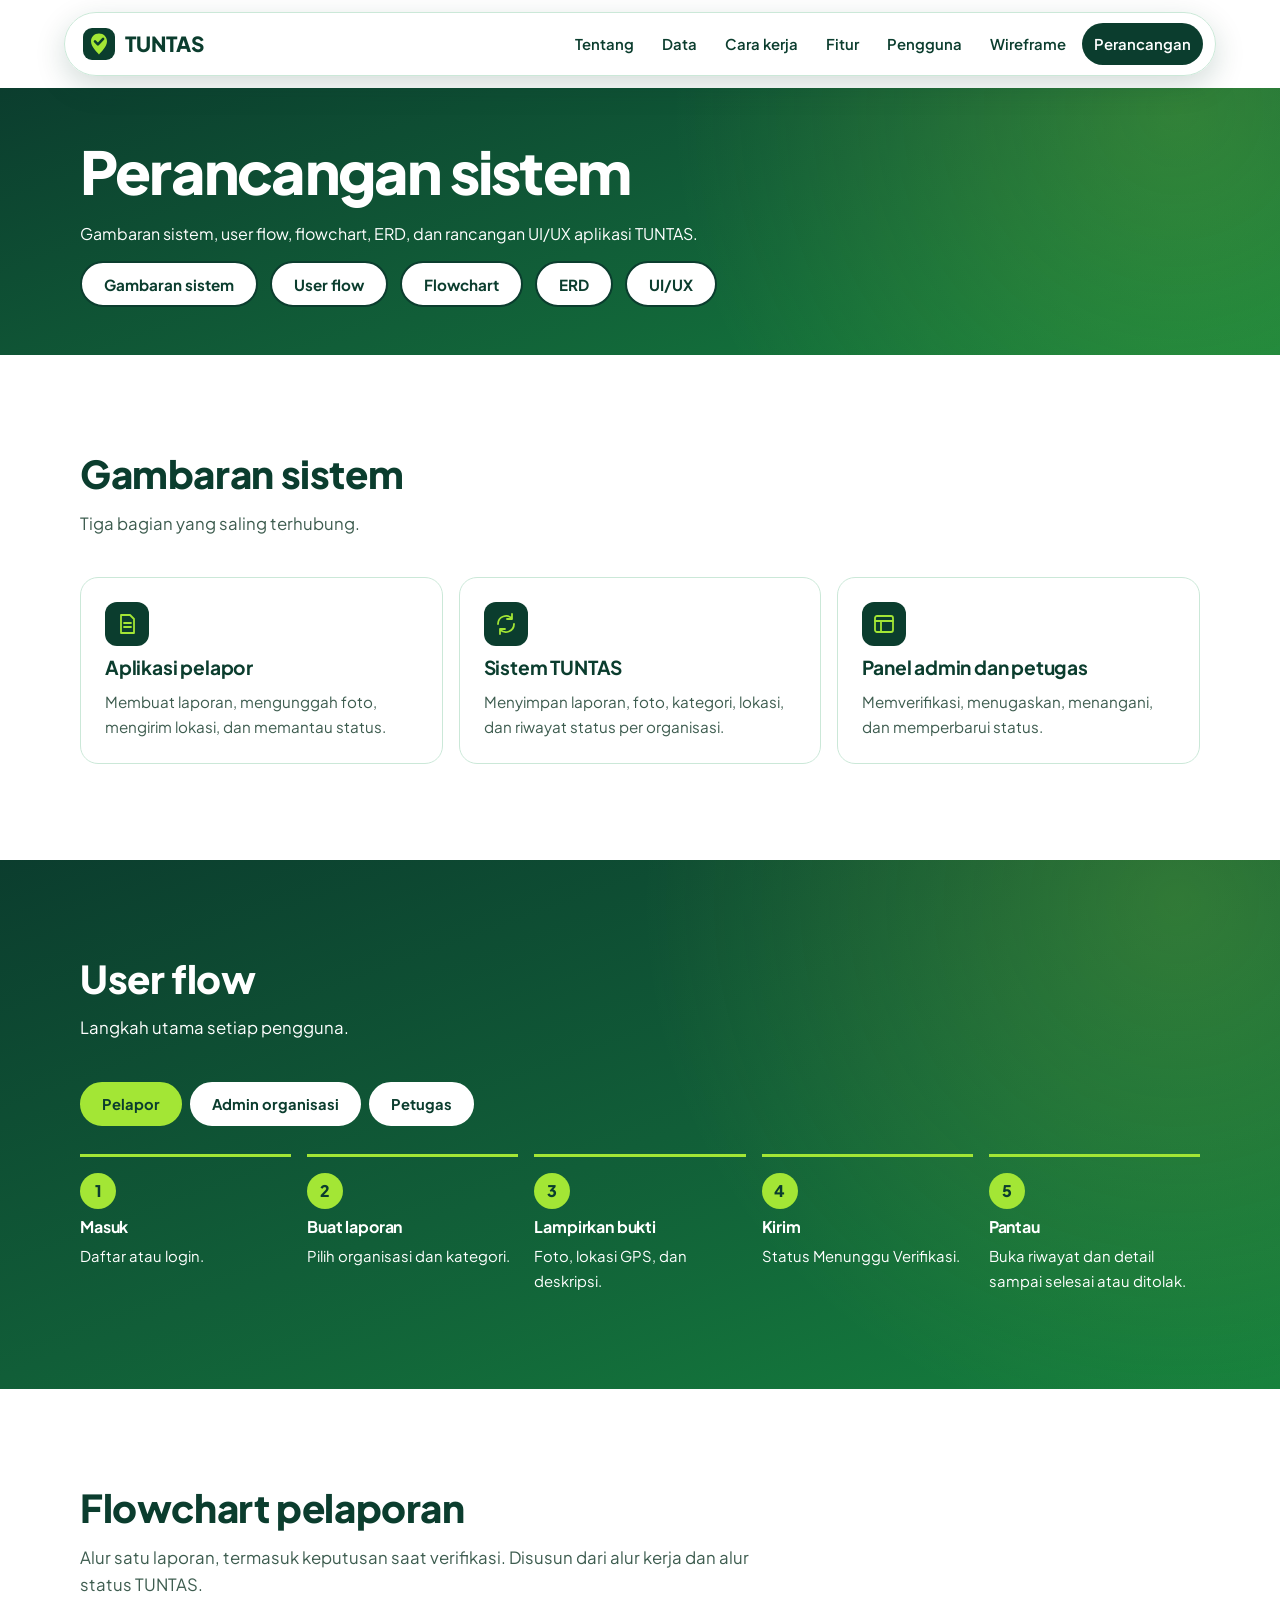
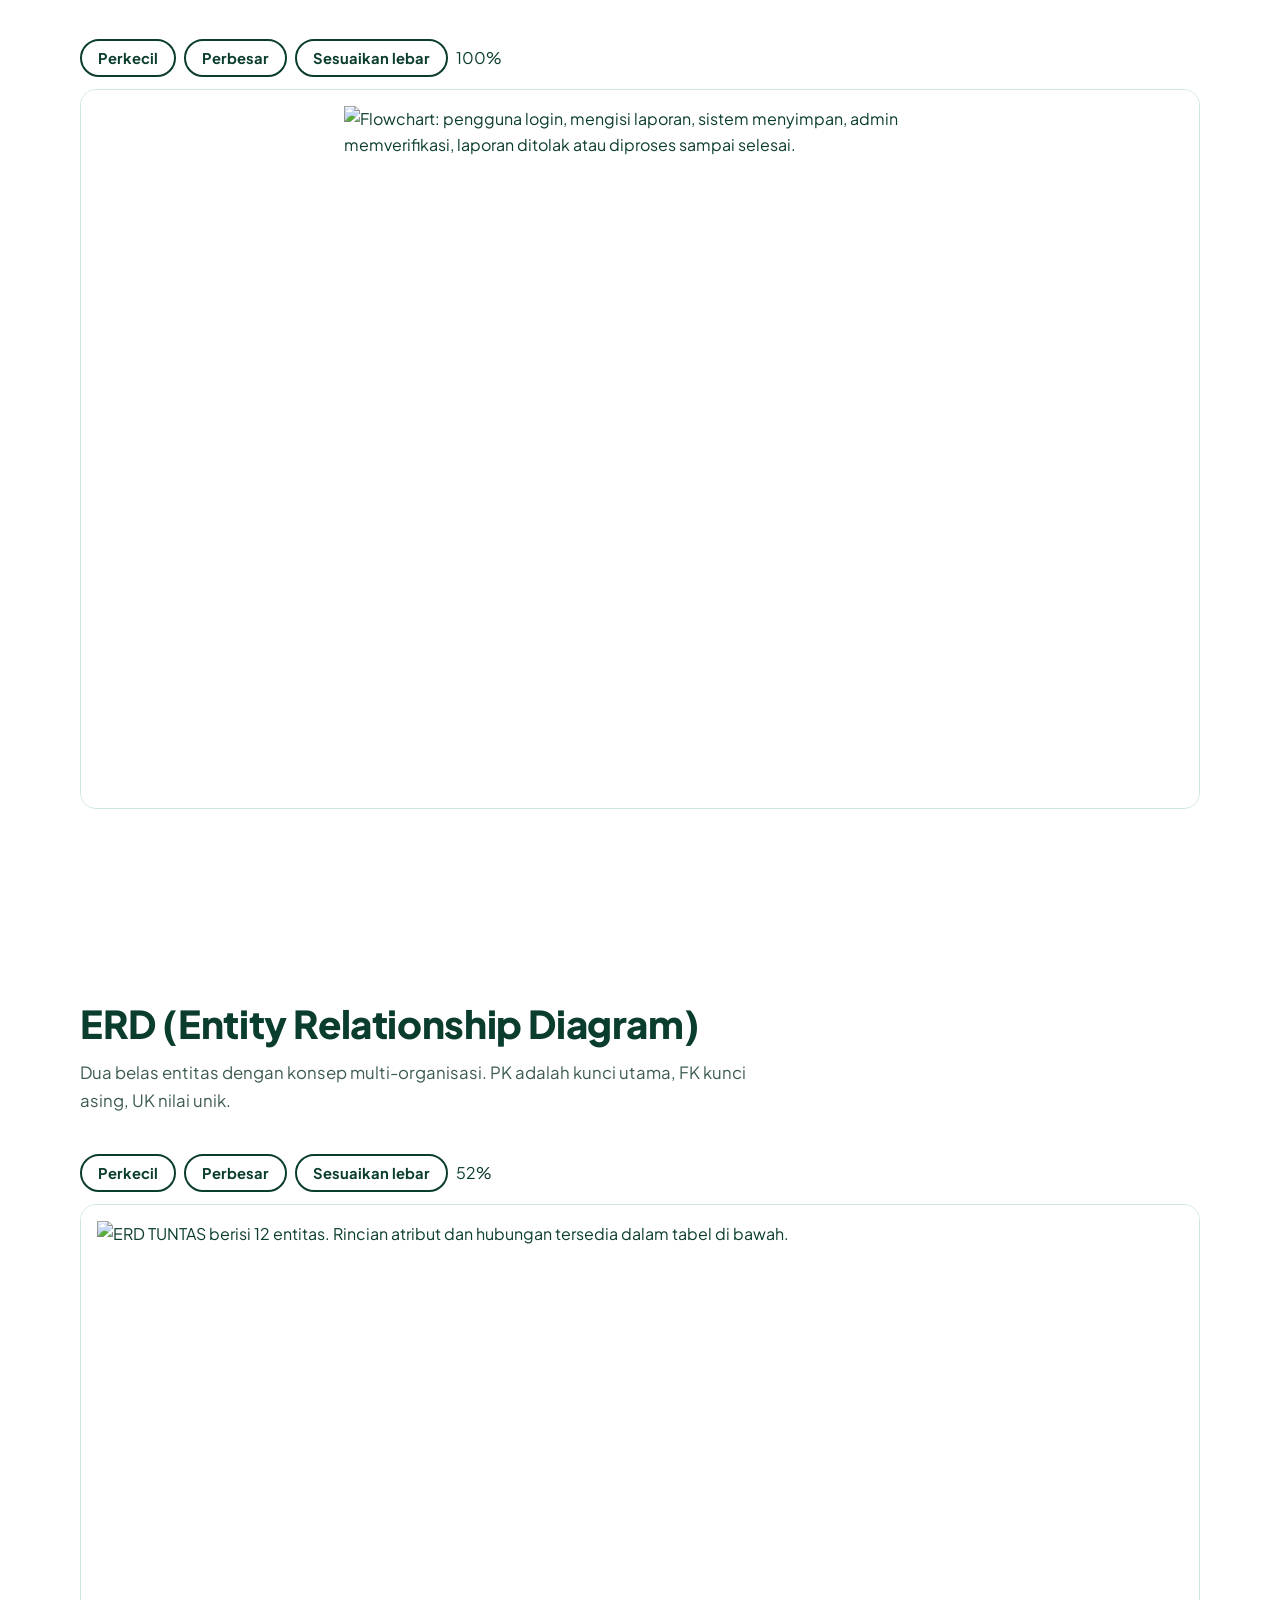
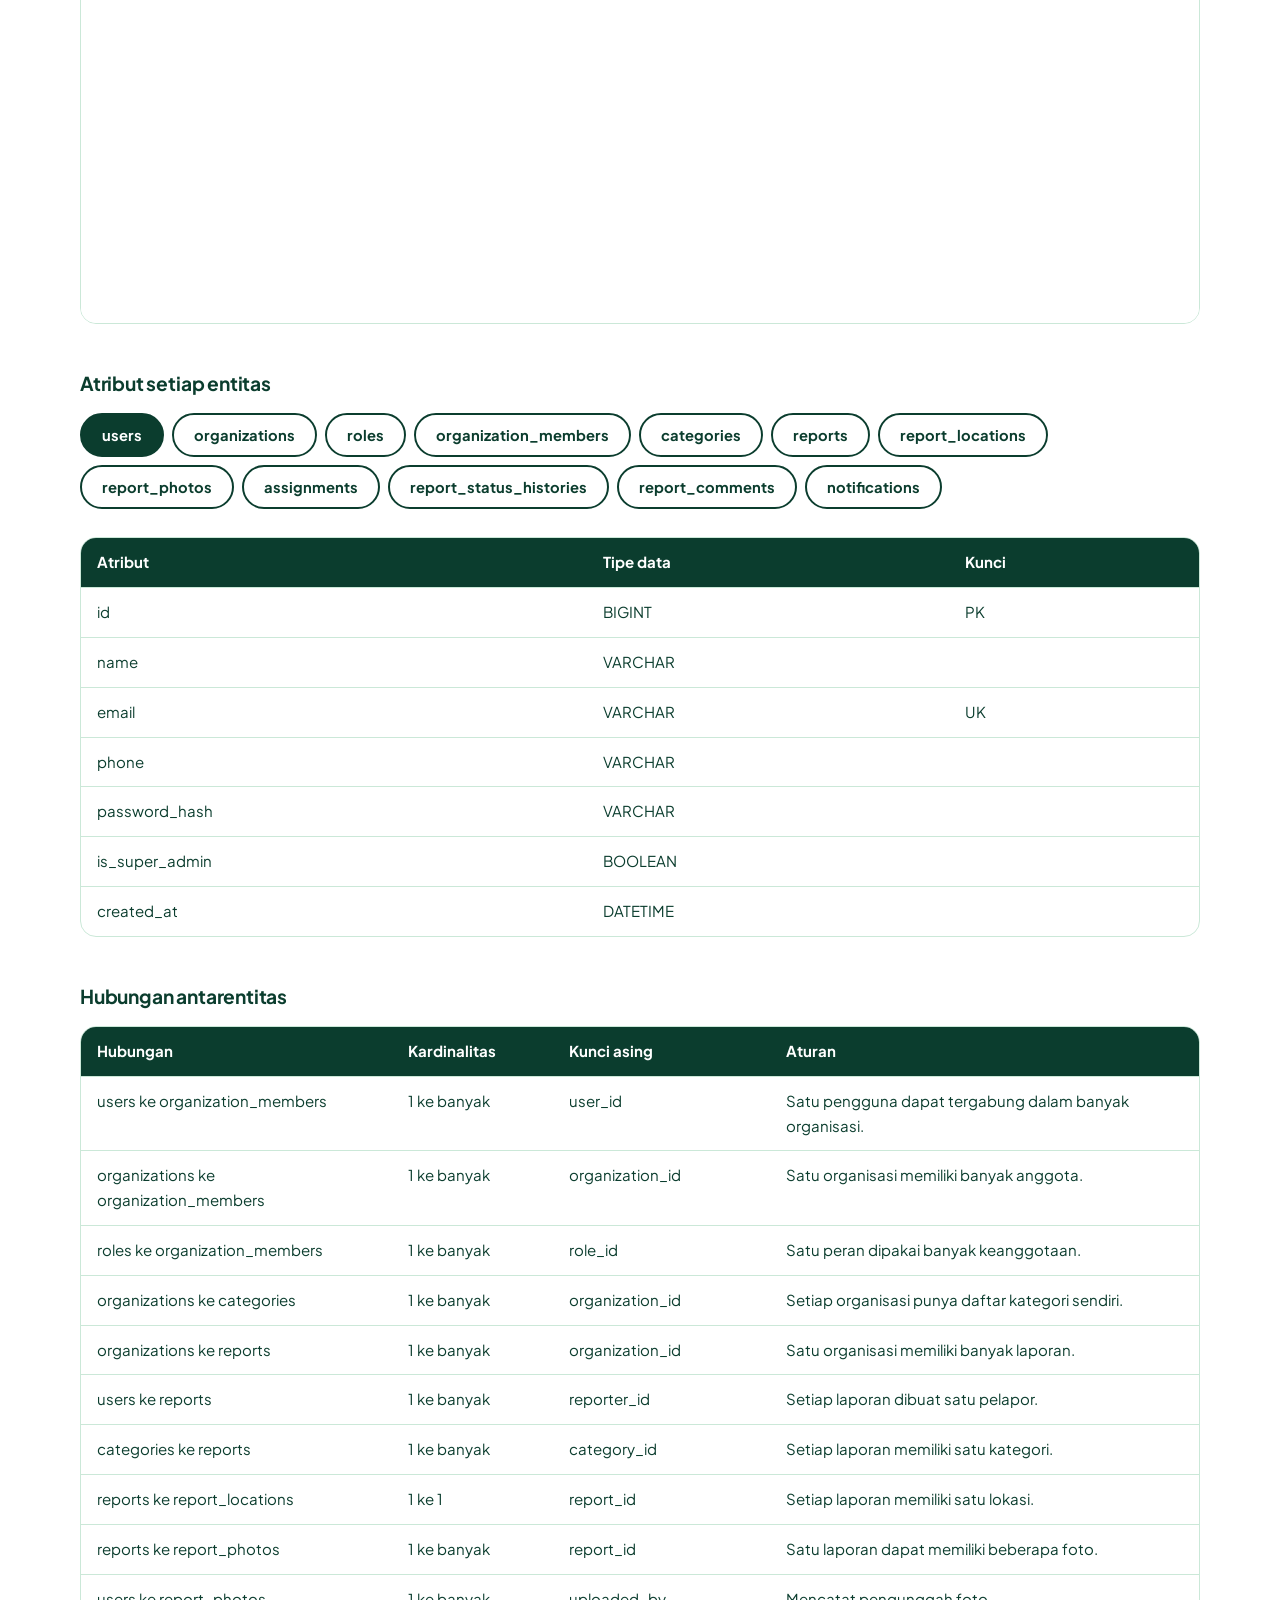
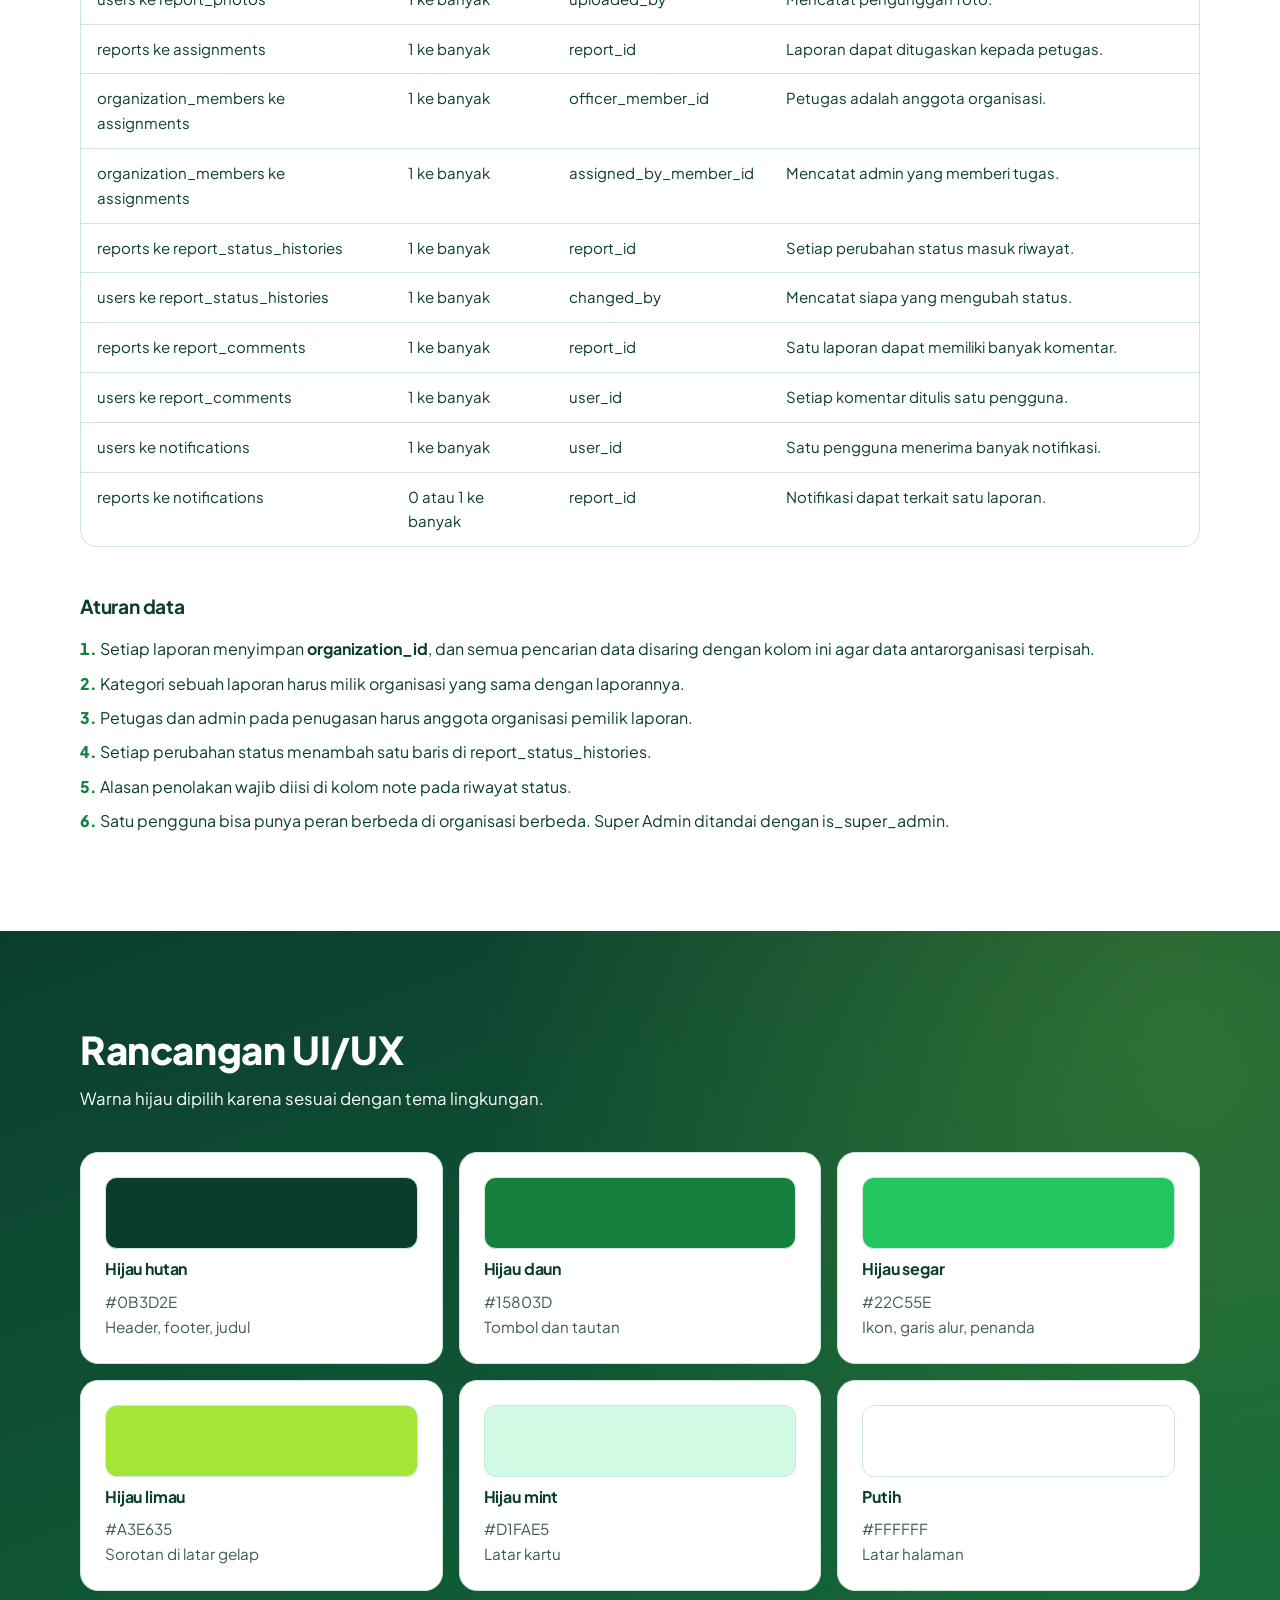
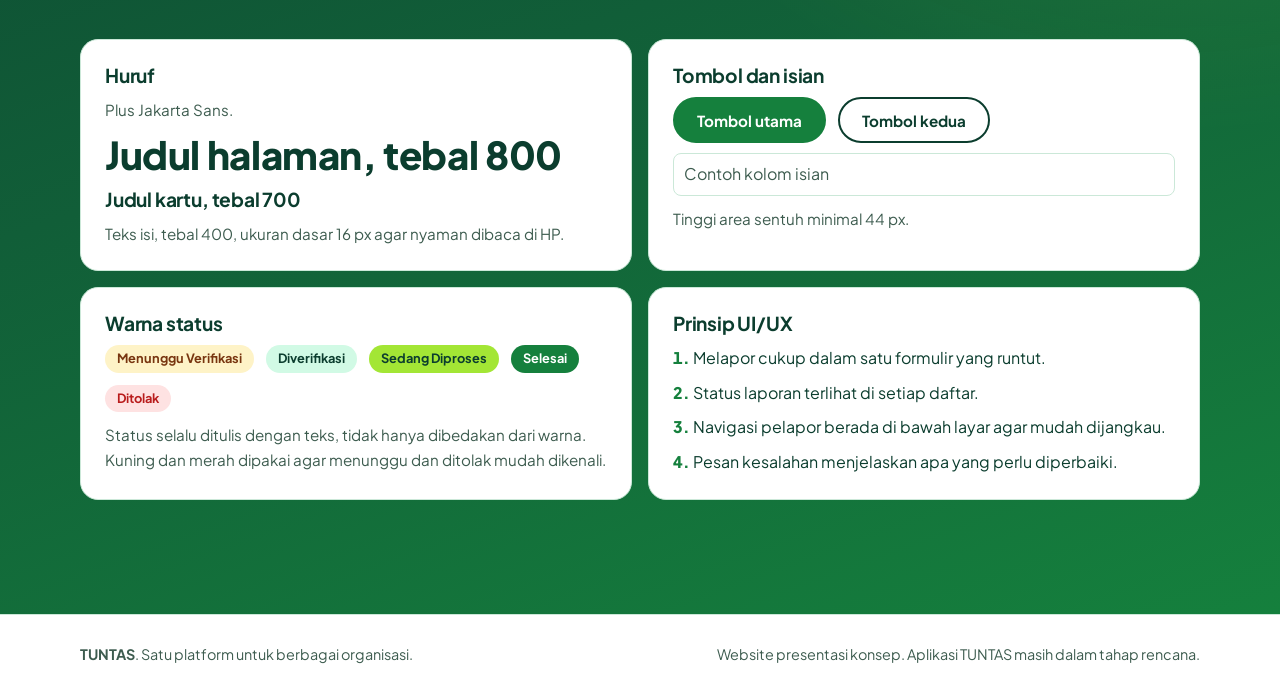
==== commit d0706ca0: "feat : push 3" ====
--- a/perancangan.html
+++ b/perancangan.html
@@ -75,7 +75,7 @@
 <div class="kepala"><h2>Flowchart pelaporan</h2><p>Alur satu laporan, termasuk keputusan saat verifikasi. Disusun dari alur kerja dan alur status TUNTAS.</p></div>
 <div data-diagram>
 <div class="alat-diagram" hidden><button class="tab" type="button" data-kecil>Perkecil</button><button class="tab" type="button" data-besar>Perbesar</button><button class="tab" type="button" data-pas>Sesuaikan lebar</button><output aria-live="polite"></output></div>
-<div class="gulir diagram" tabindex="0"><img src="asset/flowchart.svg" width="592" height="2297" alt="Flowchart: pengguna login, mengisi laporan, sistem menyimpan, admin memverifikasi, laporan ditolak atau diproses sampai selesai."></div>
+<div class="gulir diagram" tabindex="0"><img src="flowchart.svg" width="592" height="2297" alt="Flowchart: pengguna login, mengisi laporan, sistem menyimpan, admin memverifikasi, laporan ditolak atau diproses sampai selesai."></div>
 </div>
 </div>
 </section>
@@ -84,7 +84,7 @@
 <div class="kepala"><h2>ERD (Entity Relationship Diagram)</h2><p>Dua belas entitas dengan konsep multi-organisasi. PK adalah kunci utama, FK kunci asing, UK nilai unik.</p></div>
 <div data-diagram>
 <div class="alat-diagram" hidden><button class="tab" type="button" data-kecil>Perkecil</button><button class="tab" type="button" data-besar>Perbesar</button><button class="tab" type="button" data-pas>Sesuaikan lebar</button><output aria-live="polite"></output></div>
-<div class="gulir diagram" tabindex="0"><img src="asset/erd.svg" width="2072" height="1824" alt="ERD TUNTAS berisi 12 entitas. Rincian atribut dan hubungan tersedia dalam tabel di bawah."></div>
+<div class="gulir diagram" tabindex="0"><img src="erd.svg" width="2072" height="1824" alt="ERD TUNTAS berisi 12 entitas. Rincian atribut dan hubungan tersedia dalam tabel di bawah."></div>
 </div>
 <h3 class="sub">Atribut setiap entitas</h3>
 <div data-tabs>
